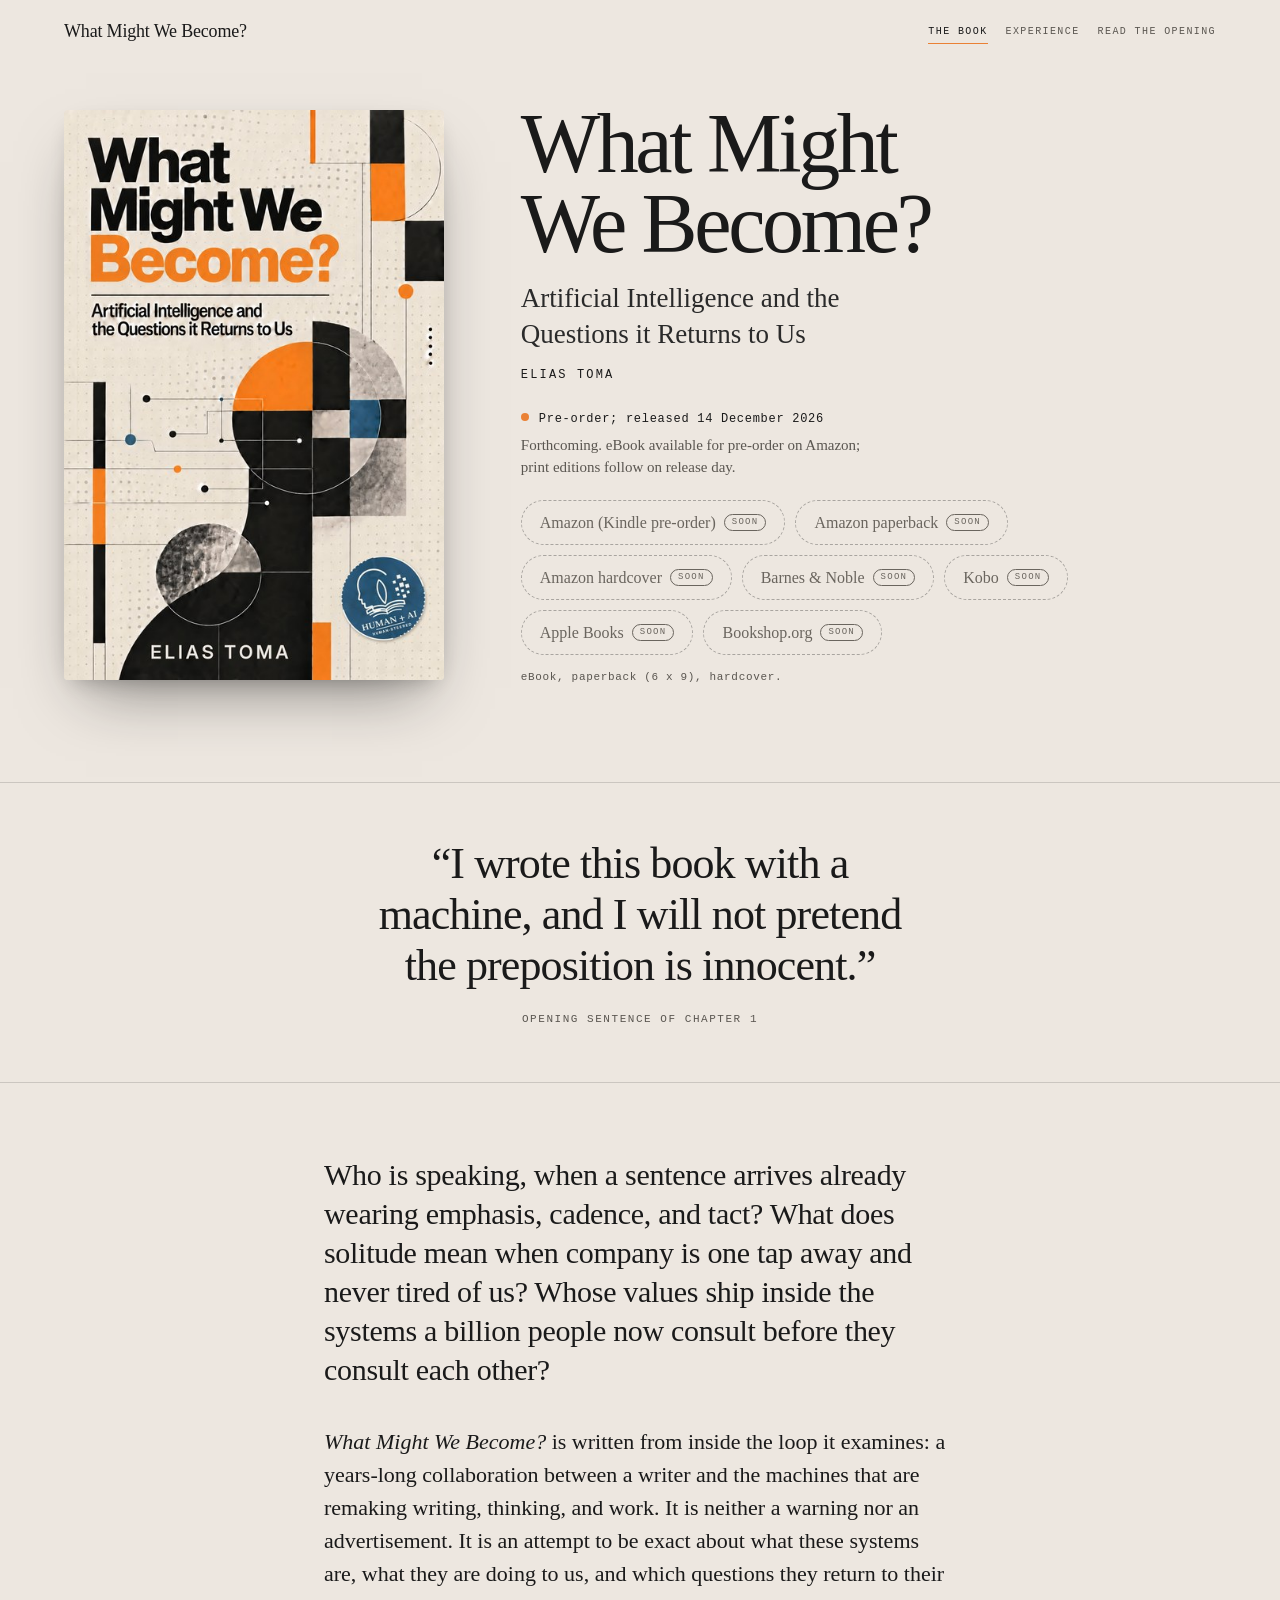
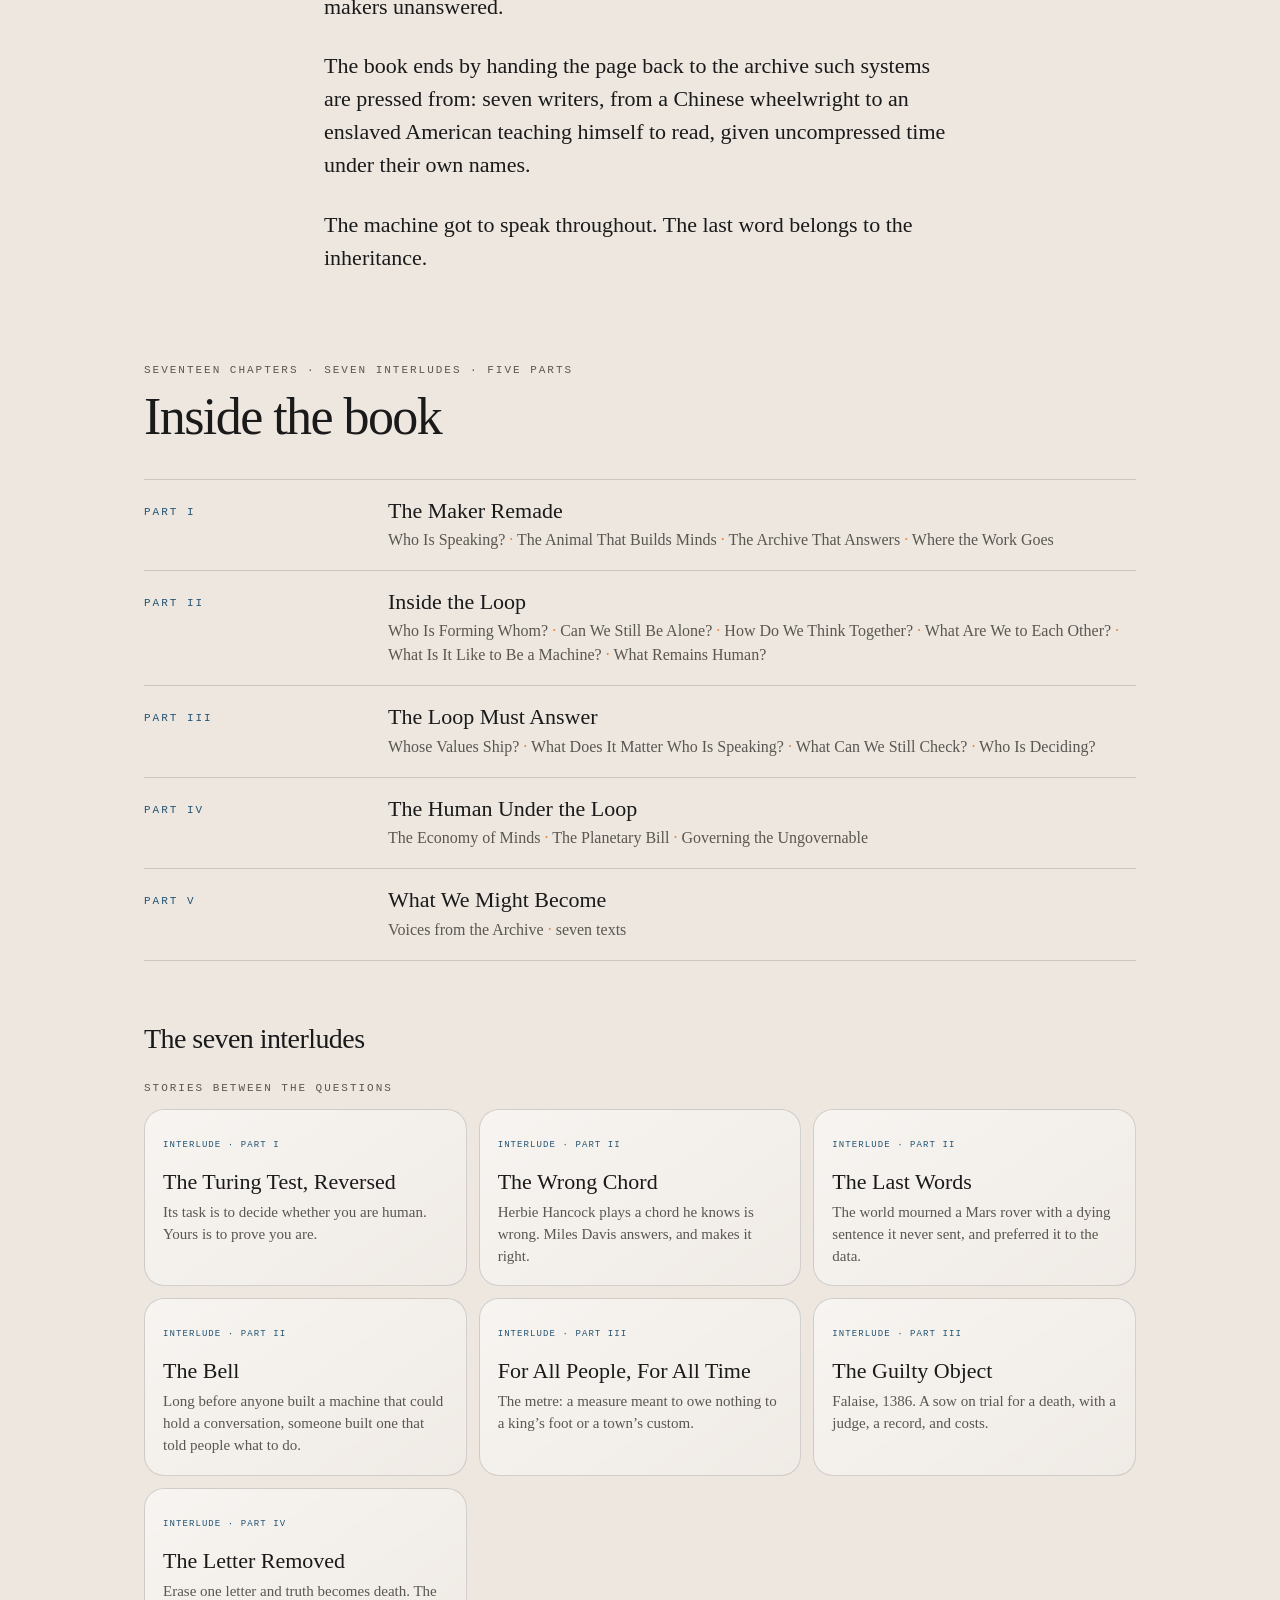
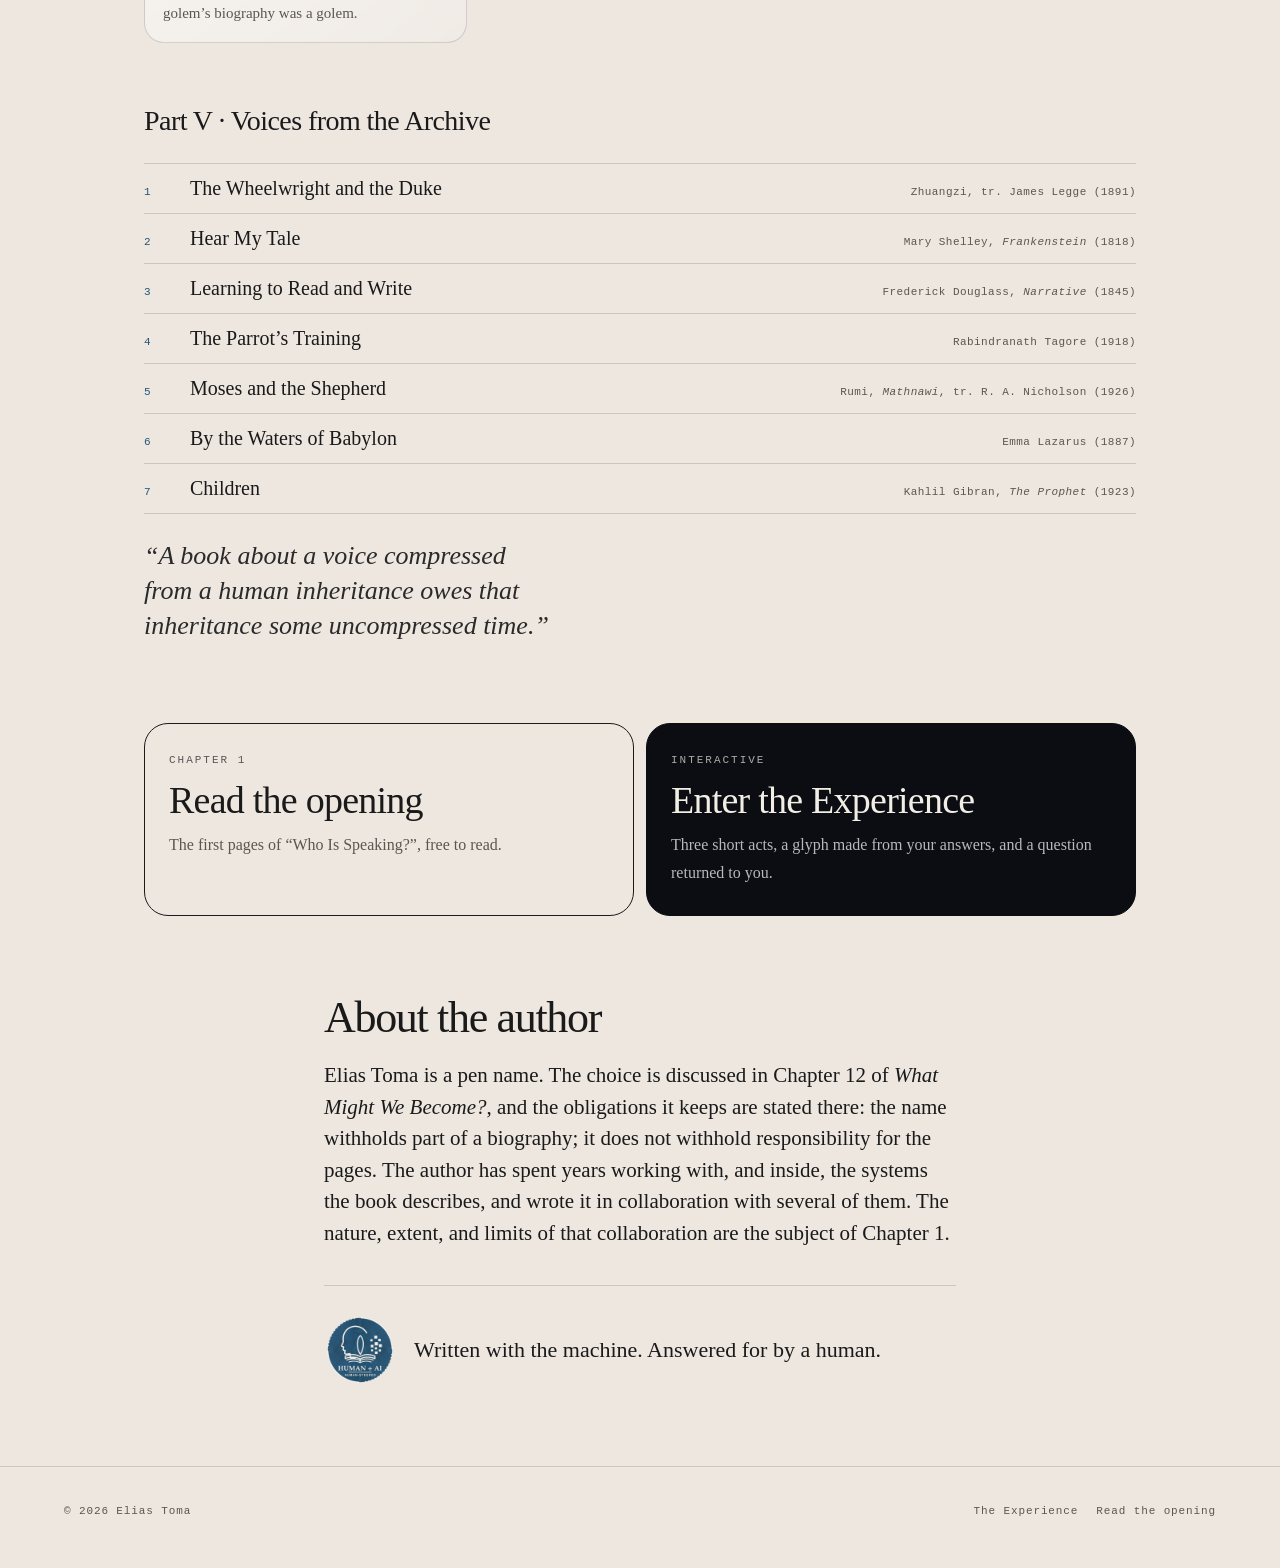
==== index.html @ 8f5eb4f6 "Launch site v3 Co-Authored-By: Claude Fable 5.1 <noreply@anthropic.com>" ====
<!DOCTYPE html>
<html lang="en">
<head>
<meta charset="utf-8">
<meta name="viewport" content="width=device-width, initial-scale=1">
<title>What Might We Become? — a book by Elias Toma</title>
<meta name="description" content="A book written from inside the loop it examines, about the questions artificial intelligence hands back to the people who built it.">
<link rel="canonical" href="https://whatmightwebecome.com/">
<meta name="theme-color" content="#EDE7E0">
<meta property="og:type" content="book">
<meta property="og:site_name" content="What Might We Become?">
<meta property="og:title" content="What Might We Become? — Artificial Intelligence and the Questions it Returns to Us">
<meta property="og:description" content="A book written from inside the loop it examines, about the questions artificial intelligence hands back to the people who built it.">
<meta property="og:url" content="https://whatmightwebecome.com/">
<meta property="og:image" content="https://whatmightwebecome.com/assets/og_1200x630.jpg">
<meta property="og:image:width" content="1200">
<meta property="og:image:height" content="630">
<meta property="og:image:alt" content="Cover of What Might We Become? by Elias Toma">
<meta property="book:author" content="Elias Toma">
<meta property="book:release_date" content="2026-12-14">
<meta name="twitter:card" content="summary_large_image">
<meta name="twitter:title" content="What Might We Become? — Artificial Intelligence and the Questions it Returns to Us">
<meta name="twitter:description" content="A book written from inside the loop it examines, about the questions artificial intelligence hands back to the people who built it.">
<meta name="twitter:image" content="https://whatmightwebecome.com/assets/og_1200x630.jpg">
<link rel="icon" type="image/png" sizes="64x64" href="assets/seal_64.png">
<link rel="icon" type="image/png" sizes="180x180" href="assets/seal_180.png">
<link rel="apple-touch-icon" sizes="180x180" href="assets/seal_180.png">
<link rel="stylesheet" href="styles.css">
<script type="application/ld+json">
{
  "@context": "https://schema.org",
  "@type": "Book",
  "name": "What Might We Become?",
  "alternateName": "What Might We Become? Artificial Intelligence and the Questions it Returns to Us",
  "author": { "@type": "Person", "name": "Elias Toma" },
  "description": "A book written from inside the loop it examines, about the questions artificial intelligence hands back to the people who built it.",
  "image": "https://whatmightwebecome.com/assets/cover_1600.jpg",
  "url": "https://whatmightwebecome.com/",
  "inLanguage": "en",
  "datePublished": "2026-12-14",
  "workExample": [
    { "@type": "Book", "name": "What Might We Become?", "bookFormat": "https://schema.org/EBook", "author": { "@type": "Person", "name": "Elias Toma" }, "image": "https://whatmightwebecome.com/assets/cover_1600.jpg", "datePublished": "2026-12-14" },
    { "@type": "Book", "name": "What Might We Become?", "bookFormat": "https://schema.org/Paperback", "numberOfPages": 296, "author": { "@type": "Person", "name": "Elias Toma" }, "image": "https://whatmightwebecome.com/assets/cover_1600.jpg", "datePublished": "2026-12-14" },
    { "@type": "Book", "name": "What Might We Become?", "bookFormat": "https://schema.org/Hardcover", "author": { "@type": "Person", "name": "Elias Toma" }, "image": "https://whatmightwebecome.com/assets/cover_1600.jpg", "datePublished": "2026-12-14" }
  ]
}
</script>
</head>
<body>
<header class="site-head">
  <a class="brand" href="index.html">What Might We Become?</a>
  <nav class="nav" aria-label="Site">
    <a href="index.html" aria-current="page">The book</a>
    <a href="experience.html">Experience</a>
    <a href="opening.html">Read the opening</a>
  </nav>
</header>

<main id="main">
  <section class="hero" aria-labelledby="title">
    <div class="hero-cover">
      <img src="assets/cover_900.jpg"
           srcset="assets/cover_480.jpg 480w, assets/cover_900.jpg 900w, assets/cover_1600.jpg 1600w"
           sizes="(min-width: 820px) 380px, 300px"
           width="900" height="1350" fetchpriority="high" decoding="async"
           alt="Cover of What Might We Become? by Elias Toma">
    </div>
    <div class="hero-text">
      <h1 id="title">What Might We Become?</h1>
      <p class="subtitle">Artificial Intelligence and the Questions it Returns to Us</p>
      <p class="author">Elias Toma</p>
      <p class="status" data-status>Pre-order; released 14 December 2026</p>
      <p class="status-note" data-status-note>Forthcoming. eBook available for pre-order on Amazon; print editions follow on release day.</p>
      <div class="retailers" id="buy" data-retailers>
        <span class="btn btn--soon" aria-disabled="true">Amazon (Kindle pre-order) <span class="tag">soon</span></span>
        <span class="btn btn--soon" aria-disabled="true">Amazon paperback <span class="tag">soon</span></span>
        <span class="btn btn--soon" aria-disabled="true">Amazon hardcover <span class="tag">soon</span></span>
        <span class="btn btn--soon" aria-disabled="true">Barnes &amp; Noble <span class="tag">soon</span></span>
        <span class="btn btn--soon" aria-disabled="true">Kobo <span class="tag">soon</span></span>
        <span class="btn btn--soon" aria-disabled="true">Apple Books <span class="tag">soon</span></span>
        <span class="btn btn--soon" aria-disabled="true">Bookshop.org <span class="tag">soon</span></span>
      </div>
      <p class="formats">eBook, paperback (6 x 9), hardcover.</p>
    </div>
  </section>

  <section class="pullquote" aria-label="Pull quote">
    <blockquote>
      “I wrote this book with a machine, and I will not pretend the preposition is innocent.”
      <cite>Opening sentence of Chapter 1</cite>
    </blockquote>
  </section>

  <section class="blurb" aria-label="About the book">
    <div class="wrap">
      <p class="lead">Who is speaking, when a sentence arrives already wearing emphasis, cadence, and tact? What does solitude mean when company is one tap away and never tired of us? Whose values ship inside the systems a billion people now consult before they consult each other?</p>
      <p><em>What Might We Become?</em> is written from inside the loop it examines: a years-long collaboration between a writer and the machines that are remaking writing, thinking, and work. It is neither a warning nor an advertisement. It is an attempt to be exact about what these systems are, what they are doing to us, and which questions they return to their makers unanswered.</p>
      <p>The book ends by handing the page back to the archive such systems are pressed from: seven writers, from a Chinese wheelwright to an enslaved American teaching himself to read, given uncompressed time under their own names.</p>
      <p>The machine got to speak throughout. The last word belongs to the inheritance.</p>
    </div>
  </section>

  <section class="inside" id="inside" aria-labelledby="inside-h">
    <div class="wrap">
      <p class="label">Seventeen chapters · seven interludes · five parts</p>
      <h2 id="inside-h">Inside the book</h2>

      <div class="parts">
        <div class="part">
          <div class="part-num">Part I</div>
          <div>
            <h3 class="part-title">The Maker Remade</h3>
            <p class="part-chapters"><span>Who Is Speaking?</span><span>The Animal That Builds Minds</span><span>The Archive That Answers</span><span>Where the Work Goes</span></p>
          </div>
        </div>
        <div class="part">
          <div class="part-num">Part II</div>
          <div>
            <h3 class="part-title">Inside the Loop</h3>
            <p class="part-chapters"><span>Who Is Forming Whom?</span><span>Can We Still Be Alone?</span><span>How Do We Think Together?</span><span>What Are We to Each Other?</span><span>What Is It Like to Be a Machine?</span><span>What Remains Human?</span></p>
          </div>
        </div>
        <div class="part">
          <div class="part-num">Part III</div>
          <div>
            <h3 class="part-title">The Loop Must Answer</h3>
            <p class="part-chapters"><span>Whose Values Ship?</span><span>What Does It Matter Who Is Speaking?</span><span>What Can We Still Check?</span><span>Who Is Deciding?</span></p>
          </div>
        </div>
        <div class="part">
          <div class="part-num">Part IV</div>
          <div>
            <h3 class="part-title">The Human Under the Loop</h3>
            <p class="part-chapters"><span>The Economy of Minds</span><span>The Planetary Bill</span><span>Governing the Ungovernable</span></p>
          </div>
        </div>
        <div class="part">
          <div class="part-num">Part V</div>
          <div>
            <h3 class="part-title">What We Might Become</h3>
            <p class="part-chapters"><span>Voices from the Archive</span><span>seven texts</span></p>
          </div>
        </div>
      </div>

      <h3 class="sub">The seven interludes</h3>
      <p class="label">Stories between the questions</p>
      <div class="cards">
        <article class="card"><small>Interlude · Part I</small><h4>The Turing Test, Reversed</h4><p>Its task is to decide whether you are human. Yours is to prove you are.</p></article>
        <article class="card"><small>Interlude · Part II</small><h4>The Wrong Chord</h4><p>Herbie Hancock plays a chord he knows is wrong. Miles Davis answers, and makes it right.</p></article>
        <article class="card"><small>Interlude · Part II</small><h4>The Last Words</h4><p>The world mourned a Mars rover with a dying sentence it never sent, and preferred it to the data.</p></article>
        <article class="card"><small>Interlude · Part II</small><h4>The Bell</h4><p>Long before anyone built a machine that could hold a conversation, someone built one that told people what to do.</p></article>
        <article class="card"><small>Interlude · Part III</small><h4>For All People, For All Time</h4><p>The metre: a measure meant to owe nothing to a king’s foot or a town’s custom.</p></article>
        <article class="card"><small>Interlude · Part III</small><h4>The Guilty Object</h4><p>Falaise, 1386. A sow on trial for a death, with a judge, a record, and costs.</p></article>
        <article class="card"><small>Interlude · Part IV</small><h4>The Letter Removed</h4><p>Erase one letter and truth becomes death. The golem’s biography was a golem.</p></article>
      </div>

      <h3 class="sub">Part V · Voices from the Archive</h3>
      <ol class="voices">
        <li><span class="vt">The Wheelwright and the Duke</span><span class="vs">Zhuangzi, tr. James Legge (1891)</span></li>
        <li><span class="vt">Hear My Tale</span><span class="vs">Mary Shelley, <em>Frankenstein</em> (1818)</span></li>
        <li><span class="vt">Learning to Read and Write</span><span class="vs">Frederick Douglass, <em>Narrative</em> (1845)</span></li>
        <li><span class="vt">The Parrot’s Training</span><span class="vs">Rabindranath Tagore (1918)</span></li>
        <li><span class="vt">Moses and the Shepherd</span><span class="vs">Rumi, <em>Mathnawi</em>, tr. R. A. Nicholson (1926)</span></li>
        <li><span class="vt">By the Waters of Babylon</span><span class="vs">Emma Lazarus (1887)</span></li>
        <li><span class="vt">Children</span><span class="vs">Kahlil Gibran, <em>The Prophet</em> (1923)</span></li>
      </ol>
      <p class="framing">“A book about a voice compressed from a human inheritance owes that inheritance some uncompressed time.”</p>
    </div>
  </section>

  <section class="doors" aria-label="Read and explore">
    <div class="wrap">
      <a class="door" href="opening.html">
        <p class="label">Chapter 1</p>
        <strong>Read the opening</strong>
        <span>The first pages of “Who Is Speaking?”, free to read.</span>
      </a>
      <a class="door door--dark" href="experience.html">
        <p class="label">Interactive</p>
        <strong>Enter the Experience</strong>
        <span>Three short acts, a glyph made from your answers, and a question returned to you.</span>
      </a>
    </div>
  </section>

  <section class="about" id="about" aria-labelledby="about-h">
    <div class="wrap">
      <h2 id="about-h">About the author</h2>
      <p>Elias Toma is a pen name. The choice is discussed in Chapter 12 of <em>What Might We Become?</em>, and the obligations it keeps are stated there: the name withholds part of a biography; it does not withhold responsibility for the pages. The author has spent years working with, and inside, the systems the book describes, and wrote it in collaboration with several of them. The nature, extent, and limits of that collaboration are the subject of Chapter 1.</p>
      <div class="seal-line">
        <img src="assets/seal_180.png" width="72" height="72" alt="Human and AI seal">
        <p>Written with the machine. Answered for by a human.</p>
      </div>
    </div>
  </section>
</main>

<footer class="foot">
  <div>© 2026 Elias Toma</div>
  <nav aria-label="Footer">
    <a href="experience.html">The Experience</a>
    <a href="opening.html">Read the opening</a>
    <span data-contact hidden><a href="#">Contact</a></span>
  </nav>
</footer>
<script src="config.js"></script>
<script src="site.js"></script>
</body>
</html>
---- styles.css ----
/* What Might We Become? — launch site styles
   Light "book" theme (index, opening, 404) and the dark Experience page (body.xp). */

:root {
  --cream: #EDE7E0;
  --paper: #F6F2EC;
  --ink: #1A1A1A;
  --orange: #EA8135;
  --blue: #235473;
  --muted: #5a5650;
  --soon: #6a655e;
  --rule: rgba(26, 26, 26, .16);
  --serif: 'Iowan Old Style', 'Palatino Linotype', Palatino, Georgia, 'Times New Roman', serif;
  --mono: 'SFMono-Regular', 'SF Mono', Menlo, Consolas, 'Liberation Mono', monospace;
  --gutter: clamp(16px, 5vw, 64px);
}

*, *::before, *::after { box-sizing: border-box; }
html { -webkit-text-size-adjust: 100%; scroll-behavior: smooth; background: var(--cream); }
body {
  margin: 0; background: var(--cream); color: var(--ink);
  font-family: var(--serif); font-size: 18px; line-height: 1.55; overflow-x: hidden;
}
img { max-width: 100%; height: auto; display: block; }
a { color: var(--blue); text-decoration-thickness: 1px; text-underline-offset: .15em; }
a:hover { color: var(--ink); }
:focus-visible { outline: 2px solid var(--blue); outline-offset: 3px; border-radius: 2px; }
::selection { background: var(--orange); color: var(--ink); }
h1, h2, h3 { font-weight: 500; }
.sr-only { position: absolute; width: 1px; height: 1px; overflow: hidden; clip: rect(0 0 0 0); white-space: nowrap; }

.label {
  font-family: var(--mono); font-size: 11px; letter-spacing: .18em; text-transform: uppercase;
  color: var(--muted); margin: 0 0 12px;
}
.wrap { width: min(1120px, 100%); margin: 0 auto; padding: 0 var(--gutter); }

/* Header / nav */
.site-head {
  display: flex; justify-content: space-between; align-items: center; gap: 12px 20px; flex-wrap: wrap;
  padding: 18px var(--gutter);
}
.brand { font-family: var(--serif); font-size: 18px; letter-spacing: -.01em; color: var(--ink); text-decoration: none; }
.nav { display: flex; gap: 18px; flex-wrap: wrap; font-family: var(--mono); font-size: 10px; letter-spacing: .14em; text-transform: uppercase; }
.nav a { color: var(--muted); text-decoration: none; padding: 4px 0; }
.nav a:hover, .nav a[aria-current] { color: var(--ink); }
.nav a[aria-current] { border-bottom: 1px solid var(--orange); }

/* Hero */
.hero {
  display: grid; grid-template-columns: 1fr; gap: 36px; align-items: center;
  padding: 24px var(--gutter) 64px;
}
.hero-cover { max-width: 300px; margin: 0 auto; width: 100%; }
.hero-cover img {
  border-radius: 4px;
  box-shadow: 0 30px 60px -22px rgba(26, 26, 26, .5), 0 8px 20px -10px rgba(26, 26, 26, .3);
}
.hero h1 { font-size: clamp(44px, 7vw, 84px); line-height: .95; letter-spacing: -.04em; margin: 0 0 18px; text-wrap: balance; }
.subtitle { font-size: clamp(20px, 2.4vw, 27px); line-height: 1.3; margin: 0 0 14px; max-width: 26ch; color: #2a2a2a; text-wrap: balance; }
.author { font-family: var(--mono); font-size: 12px; letter-spacing: .18em; text-transform: uppercase; margin: 0 0 26px; }
.status { font-family: var(--mono); font-size: 12px; letter-spacing: .06em; margin: 0 0 6px; }
.status::before {
  content: ""; display: inline-block; width: 8px; height: 8px; border-radius: 50%;
  background: var(--orange); margin-right: 10px; vertical-align: 1px;
}
.status-note { font-size: 15px; color: var(--muted); margin: 0 0 22px; max-width: 46ch; line-height: 1.45; }
.retailers { display: flex; flex-wrap: wrap; gap: 10px; margin: 0 0 14px; }
.formats { font-family: var(--mono); font-size: 11px; letter-spacing: .06em; color: var(--muted); margin: 0; }

@media (min-width: 820px) {
  .hero { grid-template-columns: minmax(260px, 380px) 1fr; gap: clamp(36px, 6vw, 88px); padding-top: 40px; padding-bottom: 96px; }
  .hero-cover { max-width: none; margin: 0; }
}

/* Buttons */
.btn {
  display: inline-flex; align-items: center; gap: 8px;
  font-family: var(--serif); font-size: 16px; line-height: 1; padding: 13px 18px;
  border-radius: 999px; border: 1px solid var(--ink); color: var(--ink); background: transparent;
  text-decoration: none; cursor: pointer; transition: background .2s, color .2s, border-color .2s;
}
.btn:hover { border-color: var(--blue); color: var(--blue); }
.btn--primary { background: var(--ink); color: var(--cream); }
.btn--primary:hover { background: var(--blue); border-color: var(--blue); color: #fff; }
.btn--soon { border: 1px dashed rgba(26, 26, 26, .32); color: var(--soon); cursor: default; }
.btn--soon:hover { border-color: rgba(26, 26, 26, .32); color: var(--soon); }
.btn--soon .tag {
  font-family: var(--mono); font-size: 9px; letter-spacing: .14em; text-transform: uppercase;
  border: 1px solid currentColor; border-radius: 999px; padding: 3px 7px; line-height: 1;
}

/* Pull-quote */
.pullquote { padding: 56px var(--gutter); border-top: 1px solid var(--rule); border-bottom: 1px solid var(--rule); }
.pullquote blockquote {
  margin: 0 auto; max-width: 30ch; font-size: clamp(26px, 4vw, 44px); line-height: 1.15;
  letter-spacing: -.02em; text-align: center; text-wrap: balance;
}
.pullquote cite {
  display: block; font-style: normal; font-family: var(--mono); font-size: 11px; letter-spacing: .14em;
  text-transform: uppercase; color: var(--muted); margin-top: 22px;
}

/* Blurb */
.blurb { padding: 72px var(--gutter) 64px; }
.blurb .wrap { max-width: 760px; }
.blurb p { font-size: clamp(19px, 2vw, 22px); line-height: 1.5; margin: 0 0 1.2em; }
.blurb p.lead { font-size: clamp(22px, 2.8vw, 30px); line-height: 1.3; letter-spacing: -.01em; }
.blurb p:last-child { margin-bottom: 0; }

/* Inside the book */
.inside { padding: 24px var(--gutter) 80px; }
.inside h2 { font-size: clamp(32px, 4.5vw, 52px); letter-spacing: -.03em; line-height: 1; margin: 0 0 36px; }
.inside h3.sub { font-size: clamp(22px, 2.6vw, 28px); letter-spacing: -.02em; margin: 56px 0 20px; }
.parts { display: grid; border-top: 1px solid var(--rule); }
.part { display: grid; grid-template-columns: 1fr; gap: 4px 24px; padding: 18px 0; border-bottom: 1px solid var(--rule); }
.part-num { font-family: var(--mono); font-size: 11px; letter-spacing: .18em; text-transform: uppercase; color: var(--blue); padding-top: 6px; }
.part-title { font-size: 22px; line-height: 1.2; margin: 0 0 4px; }
.part-chapters { margin: 0; font-size: 16px; color: var(--muted); line-height: 1.5; }
.part-chapters span + span::before { content: " · "; color: var(--orange); }
@media (min-width: 720px) { .part { grid-template-columns: 220px 1fr; } }

.cards { display: grid; grid-template-columns: repeat(auto-fit, minmax(min(100%, 240px), 1fr)); gap: 12px; }
.card {
  min-height: 150px; border: 1px solid var(--rule); border-radius: 20px; padding: 18px;
  background: linear-gradient(145deg, rgba(255, 255, 255, .55), rgba(255, 255, 255, .18));
  transition: transform .25s ease, border-color .25s ease;
}
.card:hover { transform: translateY(-4px); border-color: rgba(35, 84, 115, .45); }
.card small { font-family: var(--mono); font-size: 9px; letter-spacing: .12em; text-transform: uppercase; color: var(--blue); }
.card h4 { font-family: var(--serif); font-size: 22px; font-weight: 500; line-height: 1.1; margin: 14px 0 8px; }
.card p { font-size: 15px; line-height: 1.45; color: var(--muted); margin: 0; }

.voices { list-style: none; margin: 0; padding: 0; border-top: 1px solid var(--rule); counter-reset: v; }
.voices li {
  display: grid; grid-template-columns: 34px 1fr; gap: 0 12px; align-items: baseline;
  padding: 12px 0; border-bottom: 1px solid var(--rule); counter-increment: v;
}
.voices li::before { content: counter(v); font-family: var(--mono); font-size: 11px; color: var(--blue); }
.voices .vt { font-size: 20px; line-height: 1.25; }
.voices .vs { font-family: var(--mono); font-size: 11px; letter-spacing: .04em; color: var(--muted); grid-column: 2; margin-top: 2px; }
@media (min-width: 720px) {
  .voices li { grid-template-columns: 34px 1fr auto; }
  .voices .vs { grid-column: 3; margin-top: 0; text-align: right; }
}
.framing { font-size: clamp(20px, 2.4vw, 26px); line-height: 1.35; max-width: 32ch; margin: 24px 0 0; font-style: italic; color: #2a2a2a; }

/* Two doorways */
.doors { padding: 0 var(--gutter) 80px; }
.doors .wrap { display: grid; gap: 12px; grid-template-columns: 1fr; }
.door {
  display: block; text-decoration: none; color: var(--ink);
  border: 1px solid var(--ink); border-radius: 24px; padding: 28px 24px;
  transition: background .25s, color .25s;
}
.door .label { color: inherit; opacity: .7; }
.door strong { display: block; font-weight: 500; font-size: clamp(26px, 3.4vw, 38px); letter-spacing: -.02em; line-height: 1.05; margin-bottom: 10px; }
.door span { font-size: 16px; color: var(--muted); }
.door:hover { background: var(--ink); color: var(--cream); }
.door:hover span, .door:hover .label { color: var(--cream); }
.door--dark { background: #0b0d12; color: #f2eee6; border-color: #0b0d12; }
.door--dark span { color: #b8b8bd; }
.door--dark:hover { background: #1a1f2b; color: #fff; }
@media (min-width: 720px) { .doors .wrap { grid-template-columns: 1fr 1fr; } }

/* About */
.about { padding: 0 var(--gutter) 80px; }
.about .wrap { max-width: 760px; }
.about h2 { font-size: clamp(28px, 4vw, 44px); letter-spacing: -.03em; line-height: 1; margin: 0 0 20px; }
.about p { font-size: clamp(18px, 2vw, 21px); line-height: 1.5; margin: 0 0 1.1em; }
.seal-line { display: flex; align-items: center; gap: 18px; margin-top: 36px; padding-top: 28px; border-top: 1px solid var(--rule); }
.seal-line img { width: 72px; height: 72px; flex: 0 0 auto; }
.seal-line p { margin: 0; font-size: clamp(18px, 2vw, 22px); line-height: 1.3; }

/* Footer */
.foot {
  padding: 36px var(--gutter) 48px; border-top: 1px solid var(--rule);
  font-family: var(--mono); font-size: 11px; letter-spacing: .08em; color: var(--muted);
  display: flex; flex-wrap: wrap; gap: 12px 28px; justify-content: space-between; align-items: center;
}
.foot nav { display: flex; flex-wrap: wrap; gap: 8px 18px; }
.foot a { color: var(--muted); text-decoration: none; }
.foot a:hover { color: var(--ink); }

/* Reading page */
.reading { max-width: calc(65ch + 2 * var(--gutter)); margin: 0 auto; padding: 32px var(--gutter) 72px; font-size: 20px; line-height: 1.6; }
.reading h1 { font-size: clamp(30px, 5vw, 46px); letter-spacing: -.03em; line-height: 1.05; margin: 0 0 40px; }
.reading p { margin: 0 0 1.25em; text-wrap: pretty; }
.reading p:first-of-type { font-size: 1.1em; }
.reading .end { font-family: var(--mono); font-size: 11px; letter-spacing: .14em; text-transform: uppercase; color: var(--muted); margin: 48px 0 0; }
.reading .after { margin-top: 48px; padding-top: 32px; border-top: 1px solid var(--rule); }
.reading .after h2 { font-size: clamp(24px, 3vw, 32px); letter-spacing: -.02em; line-height: 1.1; margin: 0 0 16px; }
.reading .after .status, .reading .after .status-note { margin-bottom: 14px; }

/* Simple page (404) */
.simple { min-height: 60vh; display: grid; place-items: center; text-align: center; padding: 48px var(--gutter); }
.simple h1 { font-size: clamp(36px, 7vw, 72px); letter-spacing: -.04em; line-height: 1; margin: 0 0 16px; }

@media (prefers-reduced-motion: reduce) {
  html { scroll-behavior: auto; }
  *, *::before, *::after { animation: none !important; transition: none !important; }
}

/* =========================================================
   The Experience (dark page)
   ========================================================= */
html.xp-root { background: #030407; }
body.xp { background: #030407; color: #f2eee6; }
.xp a { color: #f2eee6; text-decoration: none; }
.xp a:hover { color: #d6e4ff; }
.xp :focus-visible { outline: 2px solid #fff2a8; outline-offset: 4px; }
.xp ::selection { background: #8d7cff; color: #080910; }

.xp-field { position: fixed; inset: 0; width: 100%; height: 100%; z-index: 0; background: #030407; }
.xp-grain {
  position: fixed; inset: 0; z-index: 1; pointer-events: none; opacity: .16; mix-blend-mode: soft-light;
  background-image: url("data:image/svg+xml,%3Csvg viewBox='0 0 180 180' xmlns='http://www.w3.org/2000/svg'%3E%3Cfilter id='n'%3E%3CfeTurbulence type='fractalNoise' baseFrequency='.85' numOctaves='4' stitchTiles='stitch'/%3E%3C/filter%3E%3Crect width='100%25' height='100%25' filter='url(%23n)' opacity='.17'/%3E%3C/svg%3E");
}
.xp-progress {
  position: fixed; z-index: 20; top: 0; left: 0; height: 2px; width: 0;
  background: linear-gradient(90deg, #9dbfff, #ff8d78); box-shadow: 0 0 18px #9dbfff;
}
.xp-head {
  position: fixed; z-index: 20; inset: 0 0 auto; display: flex; justify-content: space-between; align-items: center;
  gap: 10px 14px; flex-wrap: wrap; padding: 16px clamp(16px, 4vw, 56px);
  background: linear-gradient(to bottom, rgba(3, 4, 7, .88), transparent);
}
.xp-head .brand { color: #f2eee6; }
.xp-head .nav a { color: rgba(242, 238, 230, .72); }
.xp-head .nav a:hover, .xp-head .nav a[aria-current] { color: #f2eee6; border-color: #ff8d78; }

.xp main { position: relative; z-index: 2; }
.xp section { min-height: 100svh; display: grid; align-items: center; padding: 12vh clamp(16px, 7vw, 110px); }
.xp .threshold { align-items: end; padding: 16vh clamp(16px, 7vw, 110px) 9vh; }
.xp .inner { width: min(880px, 100%); margin: auto; }
.xp .inner--wide { width: min(1100px, 100%); }
.xp .kicker { font-family: var(--mono); font-size: 11px; letter-spacing: .22em; text-transform: uppercase; }
.xp .kicker--a { color: #9dbfff; }
.xp .kicker--b { color: #d59756; }
.xp .kicker--c { color: #ff8d78; }
.xp .move { font-family: var(--mono); font-size: 11px; letter-spacing: .18em; text-transform: uppercase; color: #9dbfff; margin-bottom: 18px; min-height: 1.4em; }
.xp h1 {
  font-size: clamp(56px, 12.5vw, 168px); line-height: .84; letter-spacing: -.06em; margin: 0; max-width: 8ch; text-wrap: balance; font-weight: 430;
}
.xp .tagline { font-size: clamp(22px, 3vw, 42px); line-height: 1.25; max-width: 22ch; margin: 28px 0; color: #d3d0cd; }
.xp h2 { font-size: clamp(44px, 8vw, 110px); line-height: .9; letter-spacing: -.05em; margin: 12px 0 22px; font-weight: 430; }
.xp .lead { font-size: clamp(20px, 2.4vw, 32px); line-height: 1.35; color: #d0cdca; max-width: 26ch; margin: 0; }
.xp .hint { font-family: var(--mono); font-size: 10px; letter-spacing: .07em; color: #7a7d88; max-width: 52ch; line-height: 1.6; margin-top: 18px; }

.xp .actions { display: flex; gap: 10px; flex-wrap: wrap; margin-top: 26px; }
.xp .xbtn {
  font-family: var(--serif); font-size: 16px; line-height: 1; border: 1px solid rgba(242, 238, 230, .25); border-radius: 999px;
  background: rgba(8, 11, 18, .38); color: #f2eee6; padding: 12px 18px; cursor: pointer; display: inline-block;
  -webkit-backdrop-filter: blur(16px); backdrop-filter: blur(16px); transition: border-color .2s, background .2s;
}
.xp .xbtn:hover { border-color: rgba(242, 238, 230, .55); color: #f2eee6; }
.xp .xbtn--solid { background: #f2eee6; color: #11131a; border-color: #f2eee6; }
.xp .xbtn--solid:hover { background: #fff; color: #11131a; }

.xp .qs { display: grid; gap: 26px; margin-top: 48px; }
.xp .q { border-top: 1px solid rgba(255, 255, 255, .12); padding-top: 18px; }
.xp .q h3 { font-size: clamp(24px, 3vw, 36px); font-weight: 430; margin: 0 0 14px; line-height: 1.15; }
.xp .chips { display: flex; gap: 8px; flex-wrap: wrap; }
.xp .chip {
  font: 15px ui-sans-serif, system-ui, sans-serif; border: 1px solid rgba(255, 255, 255, .18); background: transparent;
  color: #b8b8bd; border-radius: 999px; padding: 9px 14px; cursor: pointer; transition: background .2s, color .2s, border-color .2s;
}
.xp .chip:hover { border-color: rgba(255, 255, 255, .45); color: #f2eee6; }
.xp .chip[aria-pressed="true"] { background: var(--accent); border-color: var(--accent); color: #080910; }
.xp textarea {
  width: 100%; min-height: 110px; border: 1px solid rgba(255, 255, 255, .15); background: rgba(5, 6, 9, .5); color: #f2eee6;
  border-radius: 15px; padding: 16px; font: 18px/1.5 var(--serif); resize: vertical;
}
.xp textarea::placeholder { color: #8a8c96; }

.xp .lens {
  position: relative; min-height: 390px; border: 1px solid rgba(255, 255, 255, .1); border-radius: 28px;
  background: linear-gradient(145deg, rgba(255, 255, 255, .055), rgba(255, 255, 255, .015)); overflow: hidden;
  touch-action: none; cursor: crosshair; margin-top: 34px;
}
.xp .lens-top {
  position: absolute; inset: 0; display: grid; place-items: center; font-size: clamp(28px, 4vw, 56px);
  text-align: center; color: #e8e4df; padding: 40px; margin: 0;
}
.xp .lens-under {
  position: absolute; inset: 0; padding: 35px; font: 13px/1.8 var(--mono); color: #d59756;
  background-color: #050609;
  background-image: repeating-linear-gradient(0deg, rgba(213, 151, 86, .08) 0 1px, transparent 1px 28px), repeating-linear-gradient(90deg, rgba(213, 151, 86, .07) 0 1px, transparent 1px 28px);
  clip-path: circle(90px at 50% 50%);
}
.xp .lens-under b { color: #ffd0c4; font-weight: 600; }
.xp .drag-chip {
  position: absolute; left: 50%; bottom: 18px; transform: translateX(-50%);
  font-family: var(--mono); font-size: 10px; letter-spacing: .12em; text-transform: uppercase; color: #ffd0c4;
  border: 1px solid rgba(255, 208, 196, .35); border-radius: 999px; padding: 7px 13px; background: rgba(3, 4, 7, .55);
  -webkit-backdrop-filter: blur(8px); backdrop-filter: blur(8px); pointer-events: none; white-space: nowrap;
  animation: chipPulse 2.4s ease-in-out infinite; transition: opacity .5s;
}
@keyframes chipPulse { 0%, 100% { opacity: .85; transform: translateX(-50%) translateY(0); } 50% { opacity: 1; transform: translateX(-50%) translateY(-3px); } }

.xp .stories { display: grid; grid-template-columns: repeat(auto-fit, minmax(min(100%, 250px), 1fr)); gap: 12px; margin-top: 38px; }
.xp .story {
  min-height: 160px; border: 1px solid rgba(255, 255, 255, .1); border-radius: 20px; padding: 18px;
  background: linear-gradient(145deg, rgba(141, 124, 255, .08), rgba(255, 141, 120, .035)); transition: transform .25s ease, border-color .25s ease;
}
.xp .story:hover { transform: translateY(-6px); border-color: rgba(214, 228, 255, .34); }
.xp .story small { font-family: var(--mono); font-size: 9px; letter-spacing: .12em; text-transform: uppercase; color: #9dbfff; }
.xp .story h3 { font-size: 24px; font-weight: 450; line-height: 1.08; margin: 16px 0 8px; }
.xp .story p { font-size: 13px; line-height: 1.5; color: #adacb2; margin: 0; font-family: ui-sans-serif, system-ui, sans-serif; }
.xp .story--end { background: linear-gradient(145deg, rgba(255, 141, 120, .12), rgba(213, 151, 86, .05)); border-color: rgba(255, 208, 196, .25); }
.xp .story--end small { color: #ff8d78; }

.xp .return { display: flex; flex-wrap: wrap; gap: clamp(36px, 7vw, 100px); align-items: center; width: min(1200px, 100%); margin: auto; }
.xp .glyph { width: min(440px, 86vw); flex: 0 1 auto; aspect-ratio: 1; border-radius: 50%; filter: drop-shadow(0 0 35px rgba(157, 191, 255, .18)); }
.xp .return-text { flex: 1 1 340px; min-width: 0; }
.xp .question { font-size: clamp(32px, 4.6vw, 64px); line-height: 1.05; letter-spacing: -.03em; margin: 16px 0 22px; font-weight: 430; }
.xp .note { font: 11px/1.6 var(--mono); color: #8a8a93; max-width: 52ch; margin: 0 0 24px; }

.xp-foot {
  position: relative; z-index: 2; background: #f2eee6; color: #11131a; padding: 70px clamp(16px, 7vw, 110px);
  display: flex; flex-wrap: wrap; gap: 44px; align-items: center;
}
.xp-foot img { width: 190px; height: auto; border-radius: 6px; box-shadow: 0 18px 40px rgba(17, 19, 26, .25); flex: 0 0 auto; }
.xp-foot .ft { flex: 1 1 300px; min-width: 0; }
.xp-foot .label { color: #313746; }
.xp-foot h2 { font-size: clamp(34px, 5vw, 64px); line-height: 1; letter-spacing: -.04em; margin: 0 0 16px; font-weight: 500; }
.xp-foot .sub { font-size: 20px; line-height: 1.5; max-width: 38ch; margin: 0 0 10px; }
.xp-foot .status { color: #11131a; }
.xp-foot .status-note { color: #5a5d66; }
.xp-foot .btn { border-color: #11131a; color: #11131a; }
.xp-foot .btn--primary { background: #11131a; color: #f2eee6; }
.xp-foot .btn--soon { color: #5a5d66; border-color: rgba(17, 19, 26, .35); }
.xp-foot a { color: #11131a; }
.xp-foot .small { font-family: var(--mono); font-size: 11px; letter-spacing: .08em; color: #5a5d66; margin: 28px 0 0; width: 100%; }
.xp-foot .small a { text-decoration: underline; }
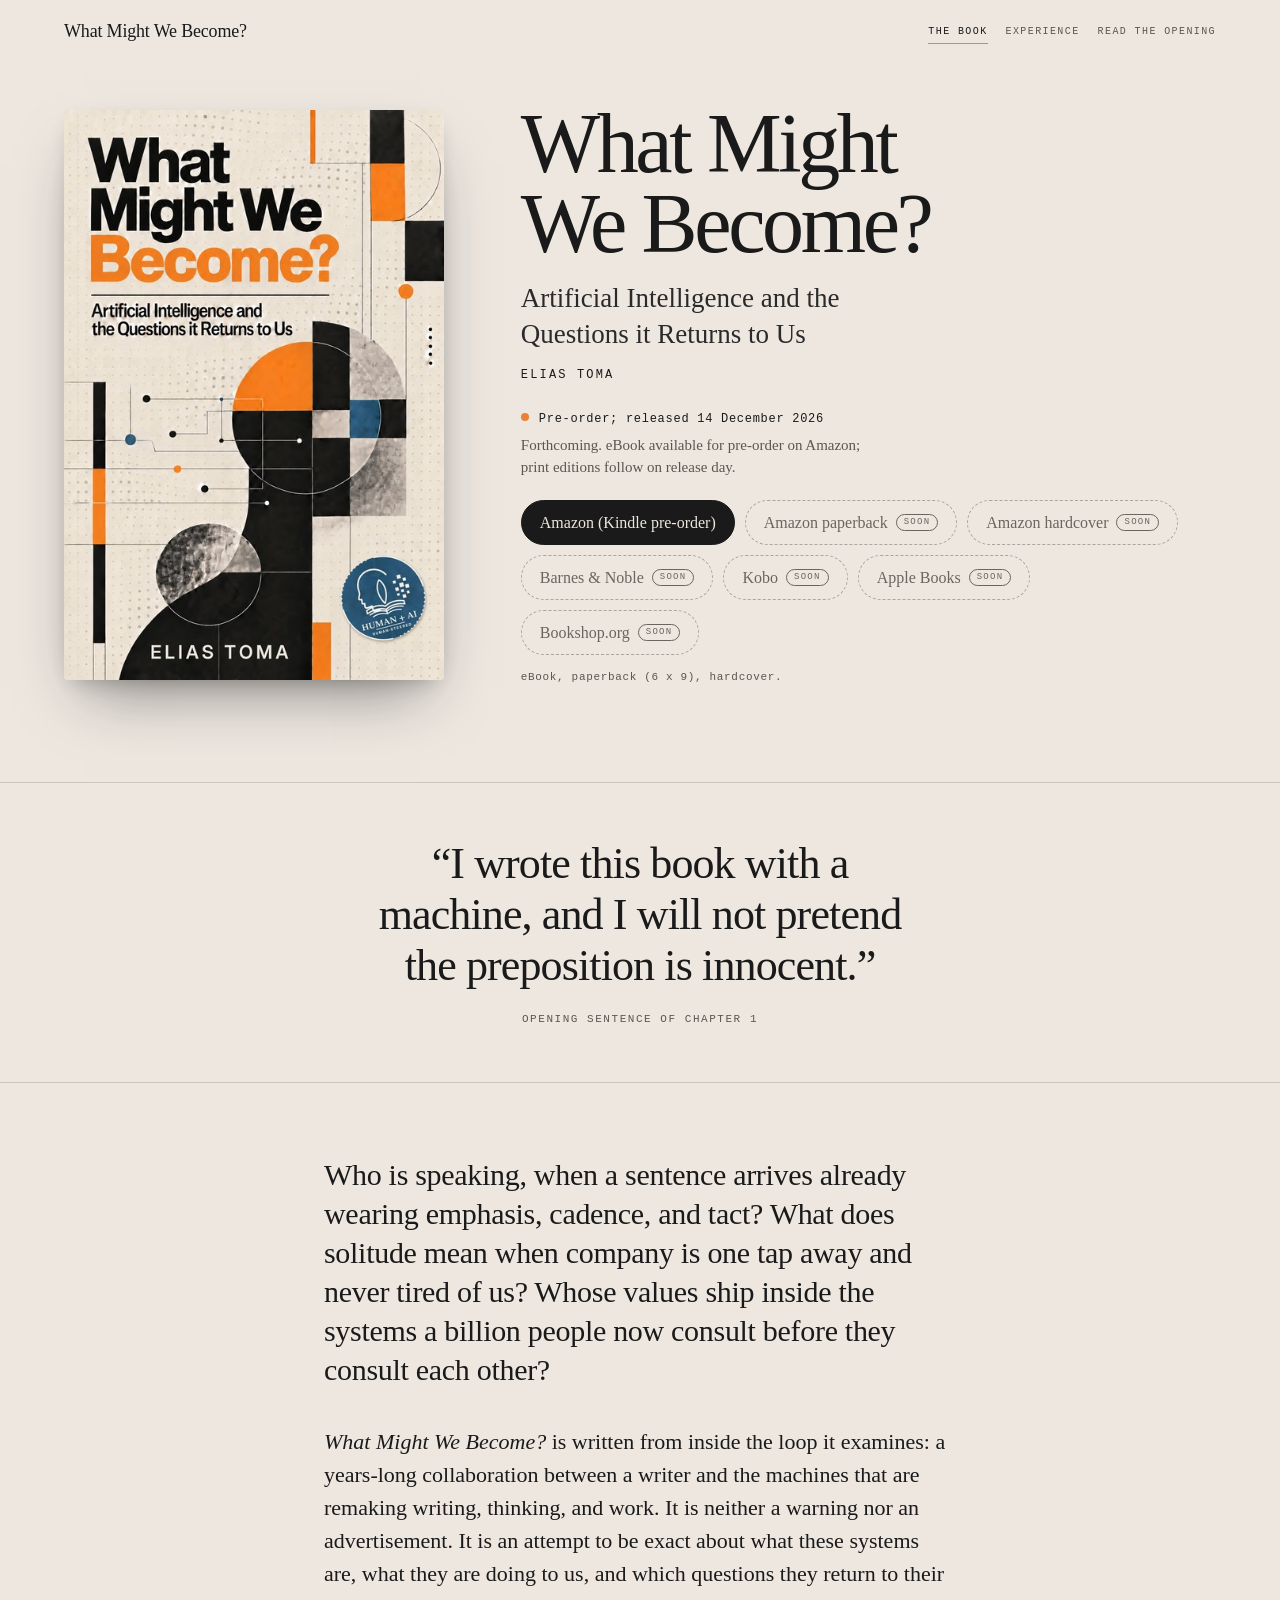
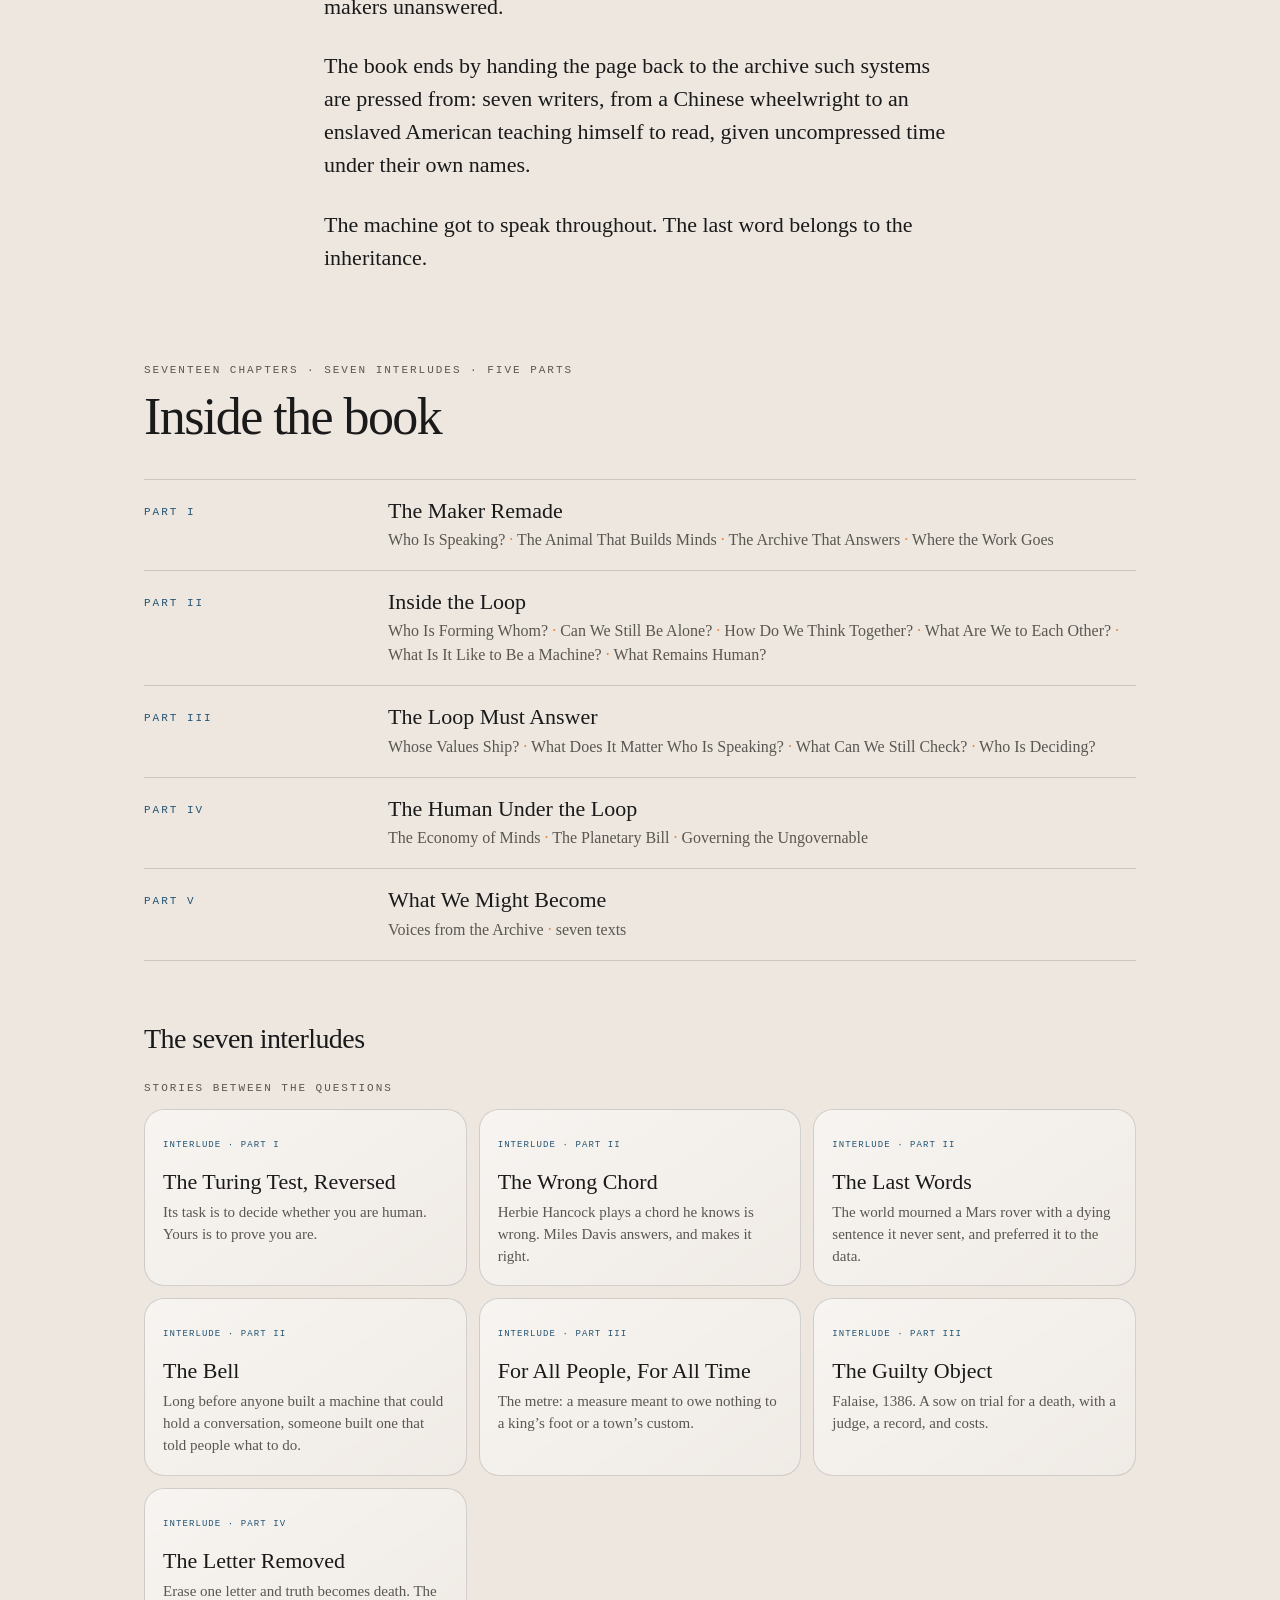
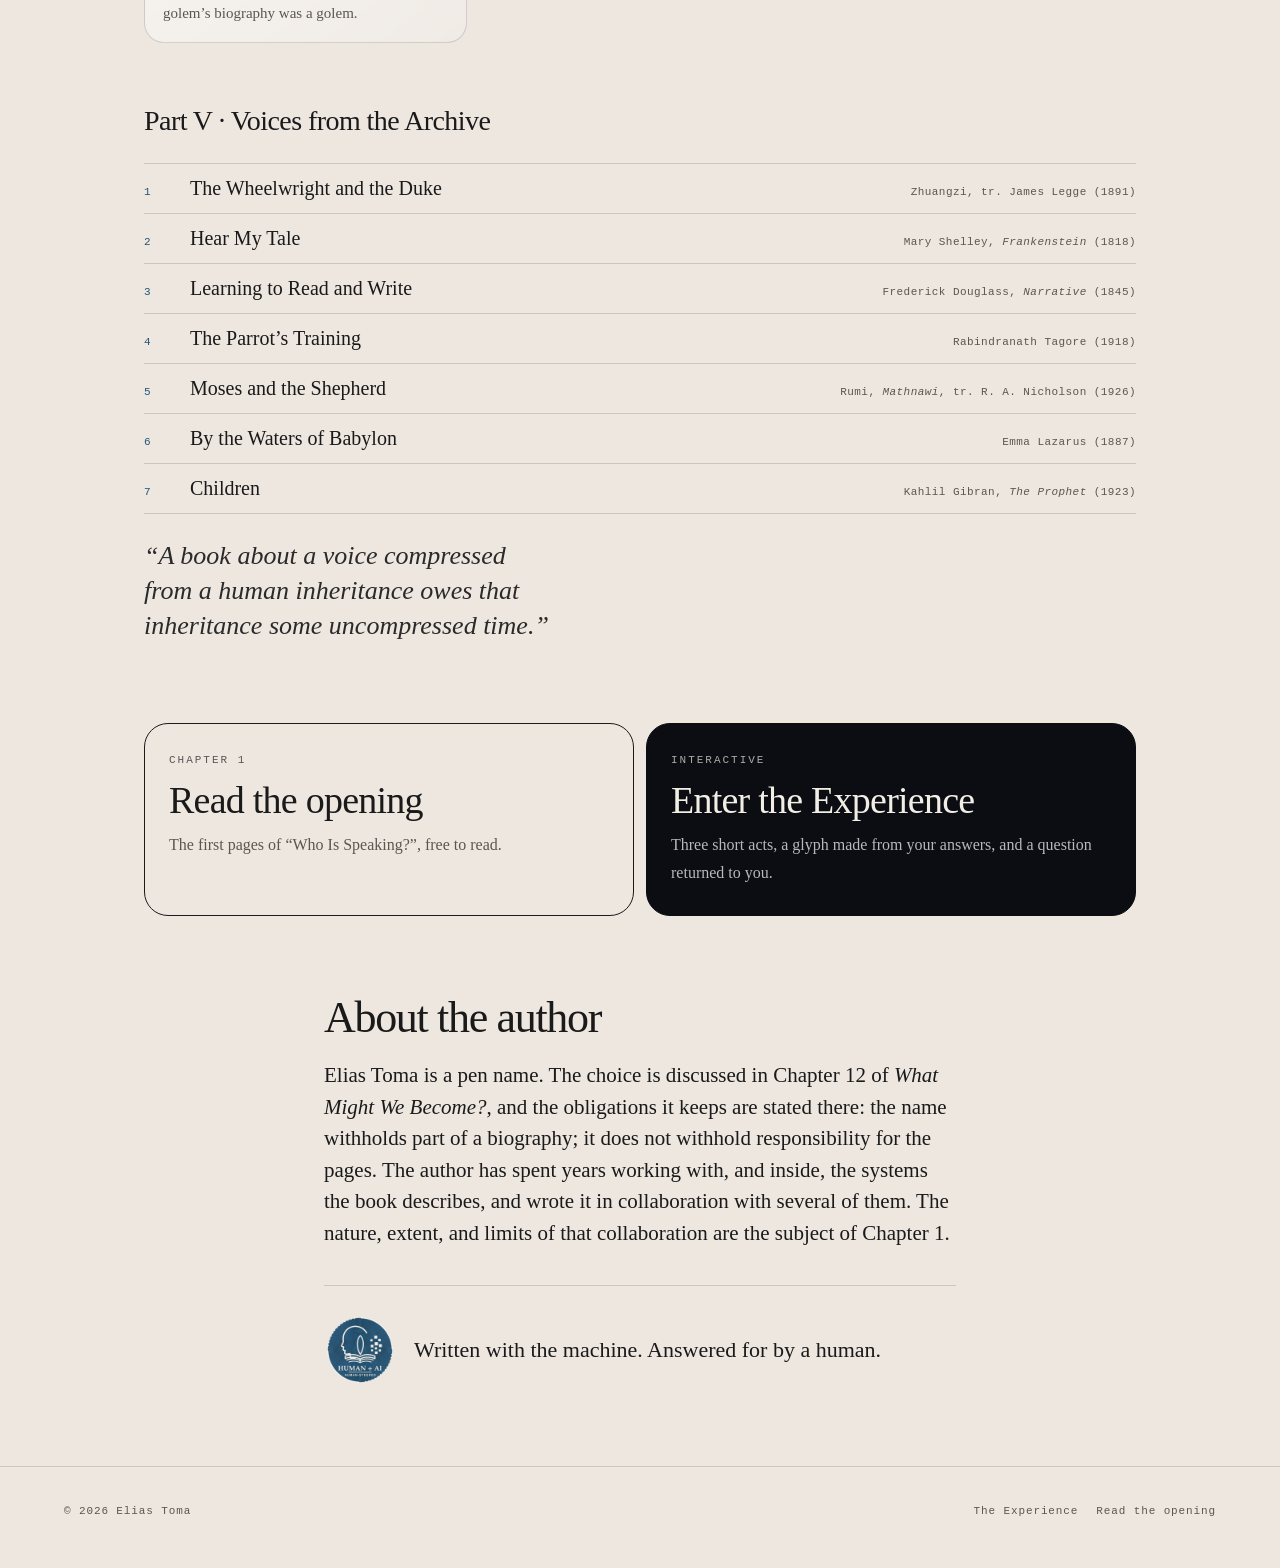
==== commit b338ee37: "Add Kindle pre-order link (ASIN B0HQCVGB9L) Co-Authored-By: Claude Opus 5.5 <noreply@anthropic.com>" ====
--- a/index.html
+++ b/index.html
@@ -72,7 +72,7 @@
       <p class="status" data-status>Pre-order; released 14 December 2026</p>
       <p class="status-note" data-status-note>Forthcoming. eBook available for pre-order on Amazon; print editions follow on release day.</p>
       <div class="retailers" id="buy" data-retailers>
-        <span class="btn btn--soon" aria-disabled="true">Amazon (Kindle pre-order) <span class="tag">soon</span></span>
+        <a class="btn btn--primary" href="https://www.amazon.com/dp/B0HQCVGB9L" rel="noopener">Amazon (Kindle pre-order)</a>
         <span class="btn btn--soon" aria-disabled="true">Amazon paperback <span class="tag">soon</span></span>
         <span class="btn btn--soon" aria-disabled="true">Amazon hardcover <span class="tag">soon</span></span>
         <span class="btn btn--soon" aria-disabled="true">Barnes &amp; Noble <span class="tag">soon</span></span>
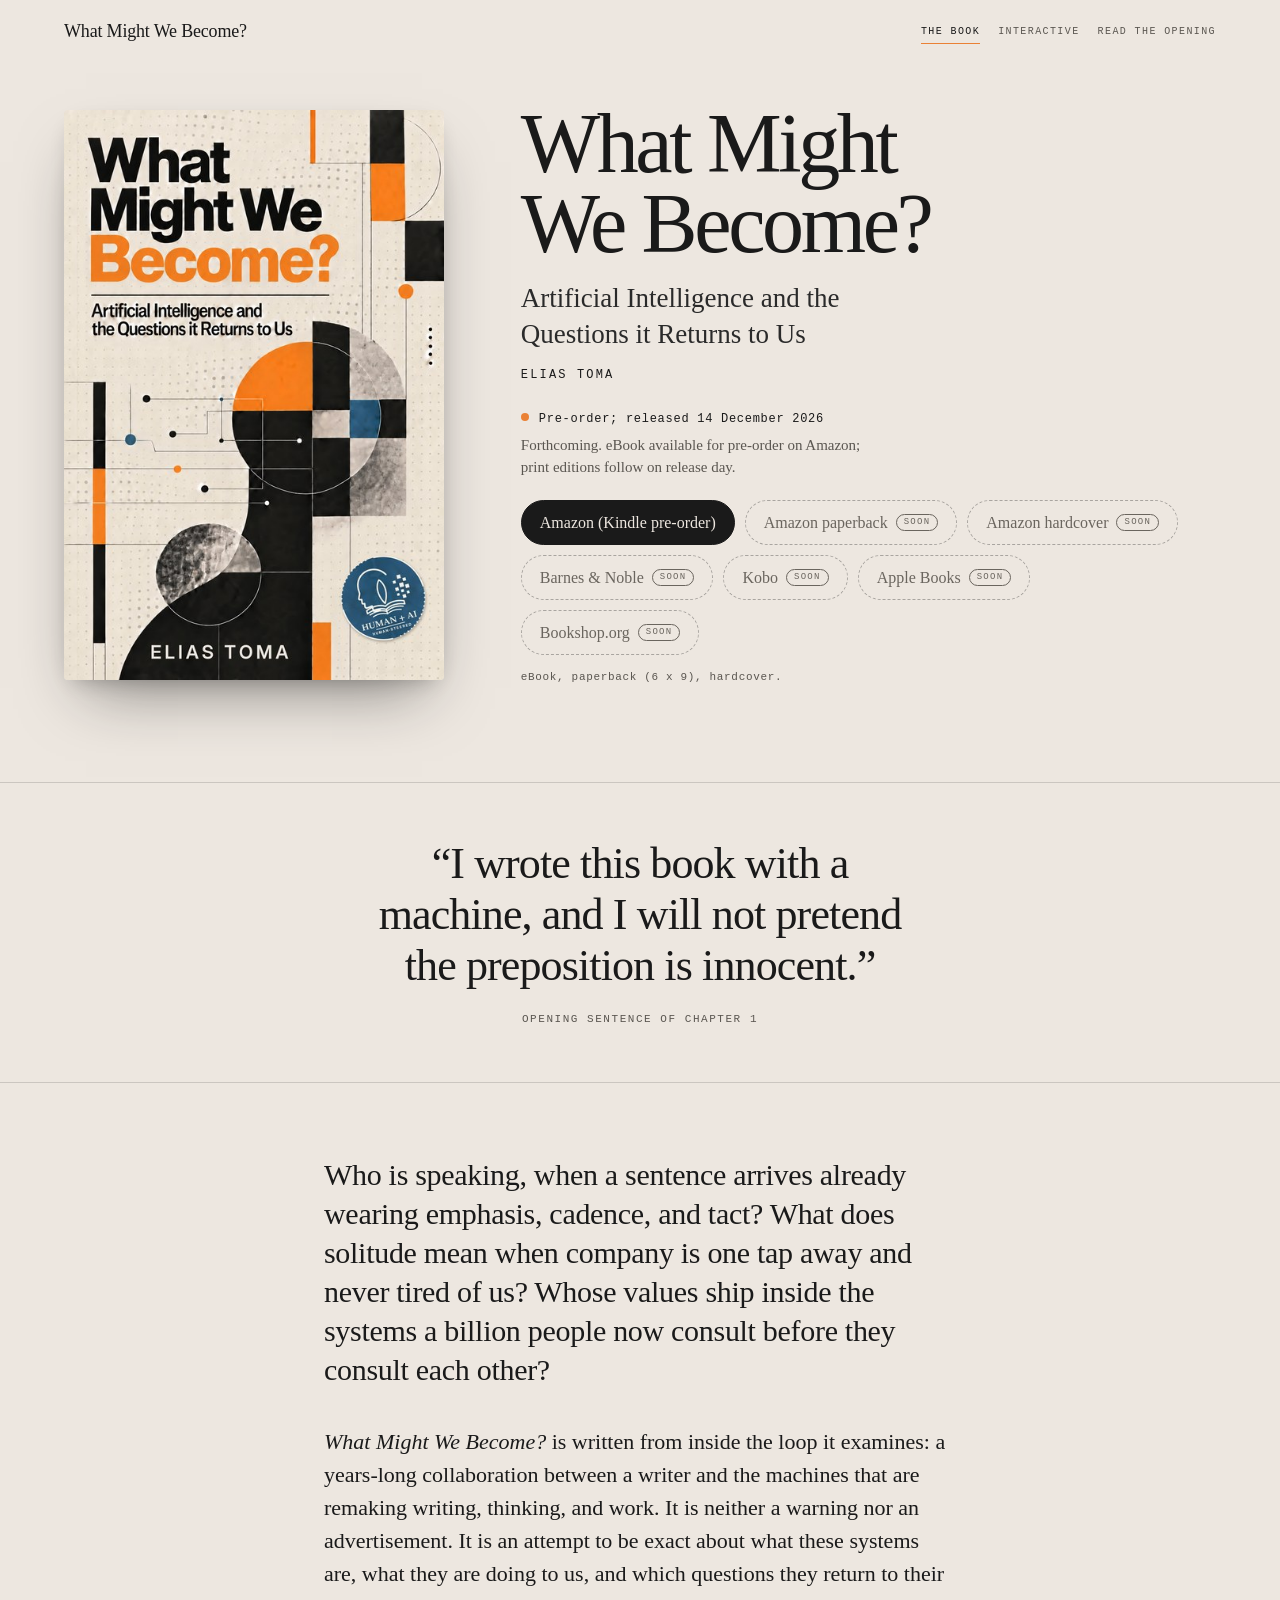
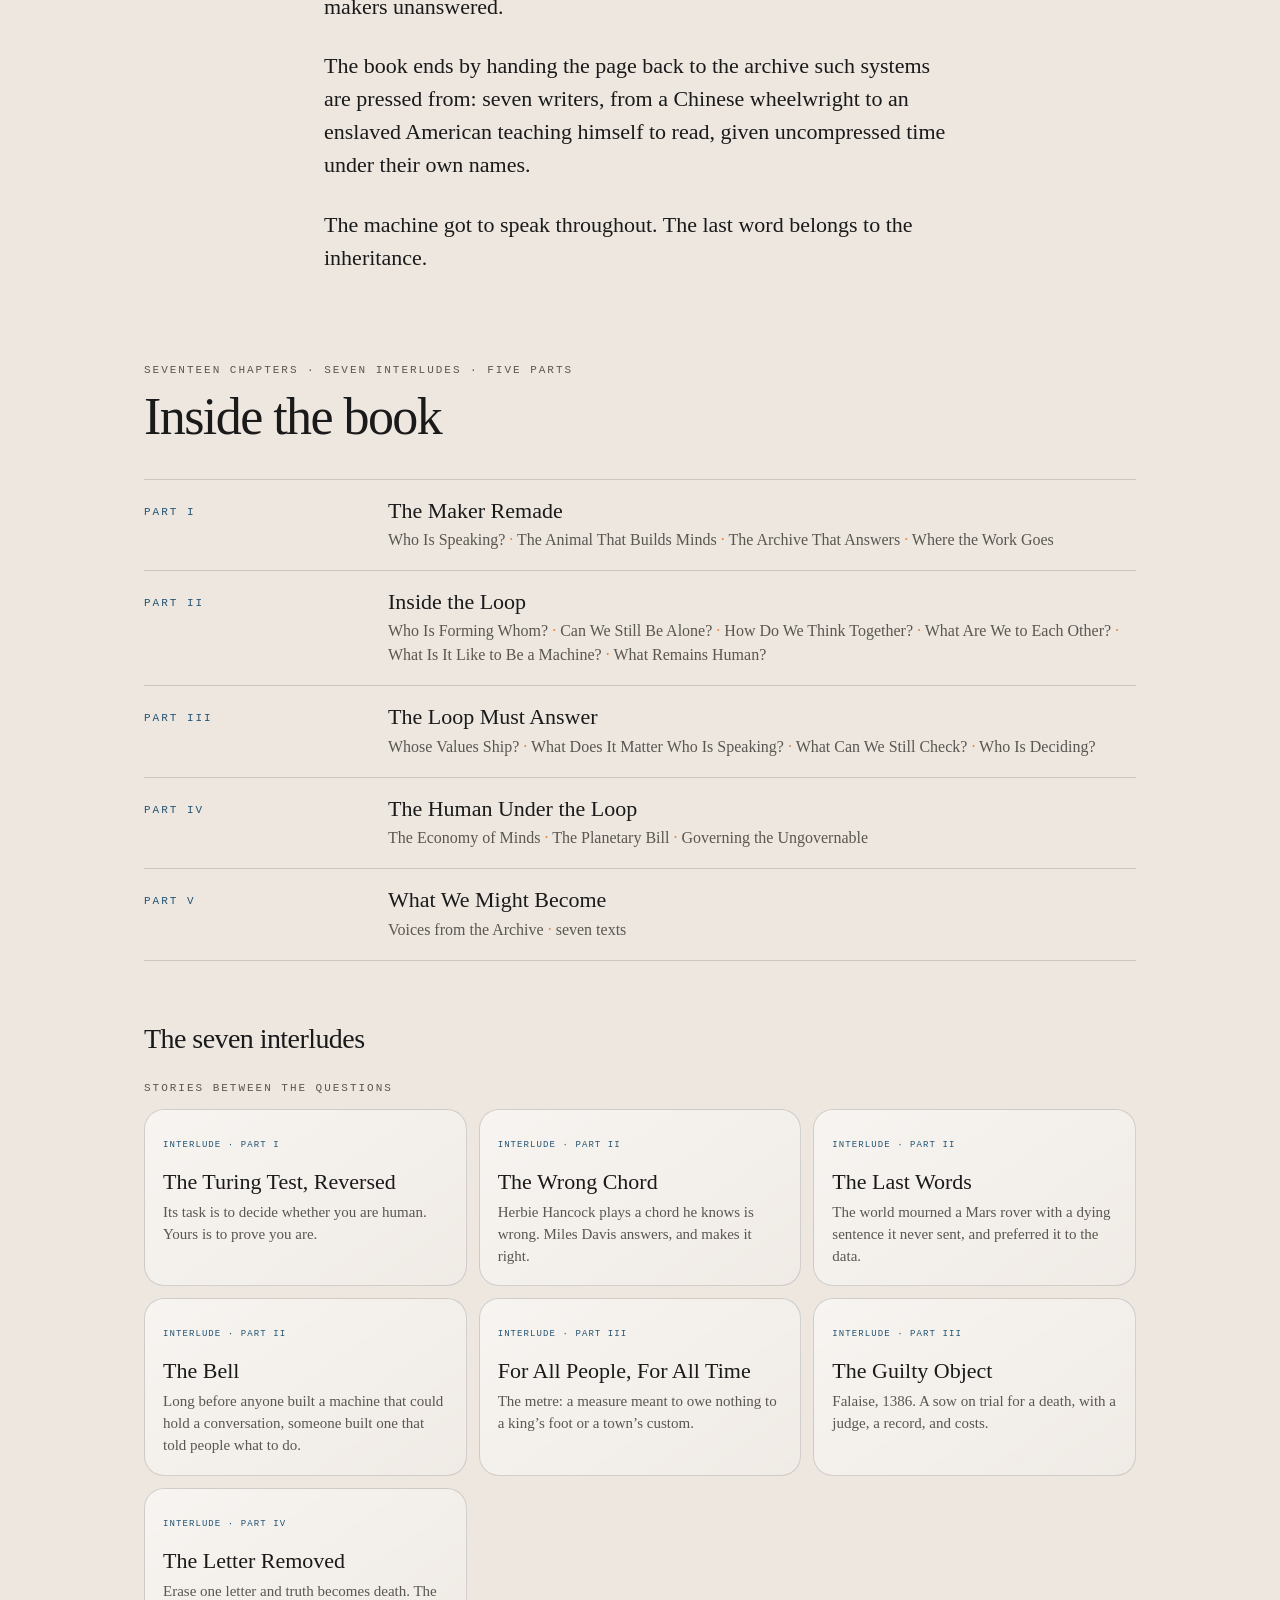
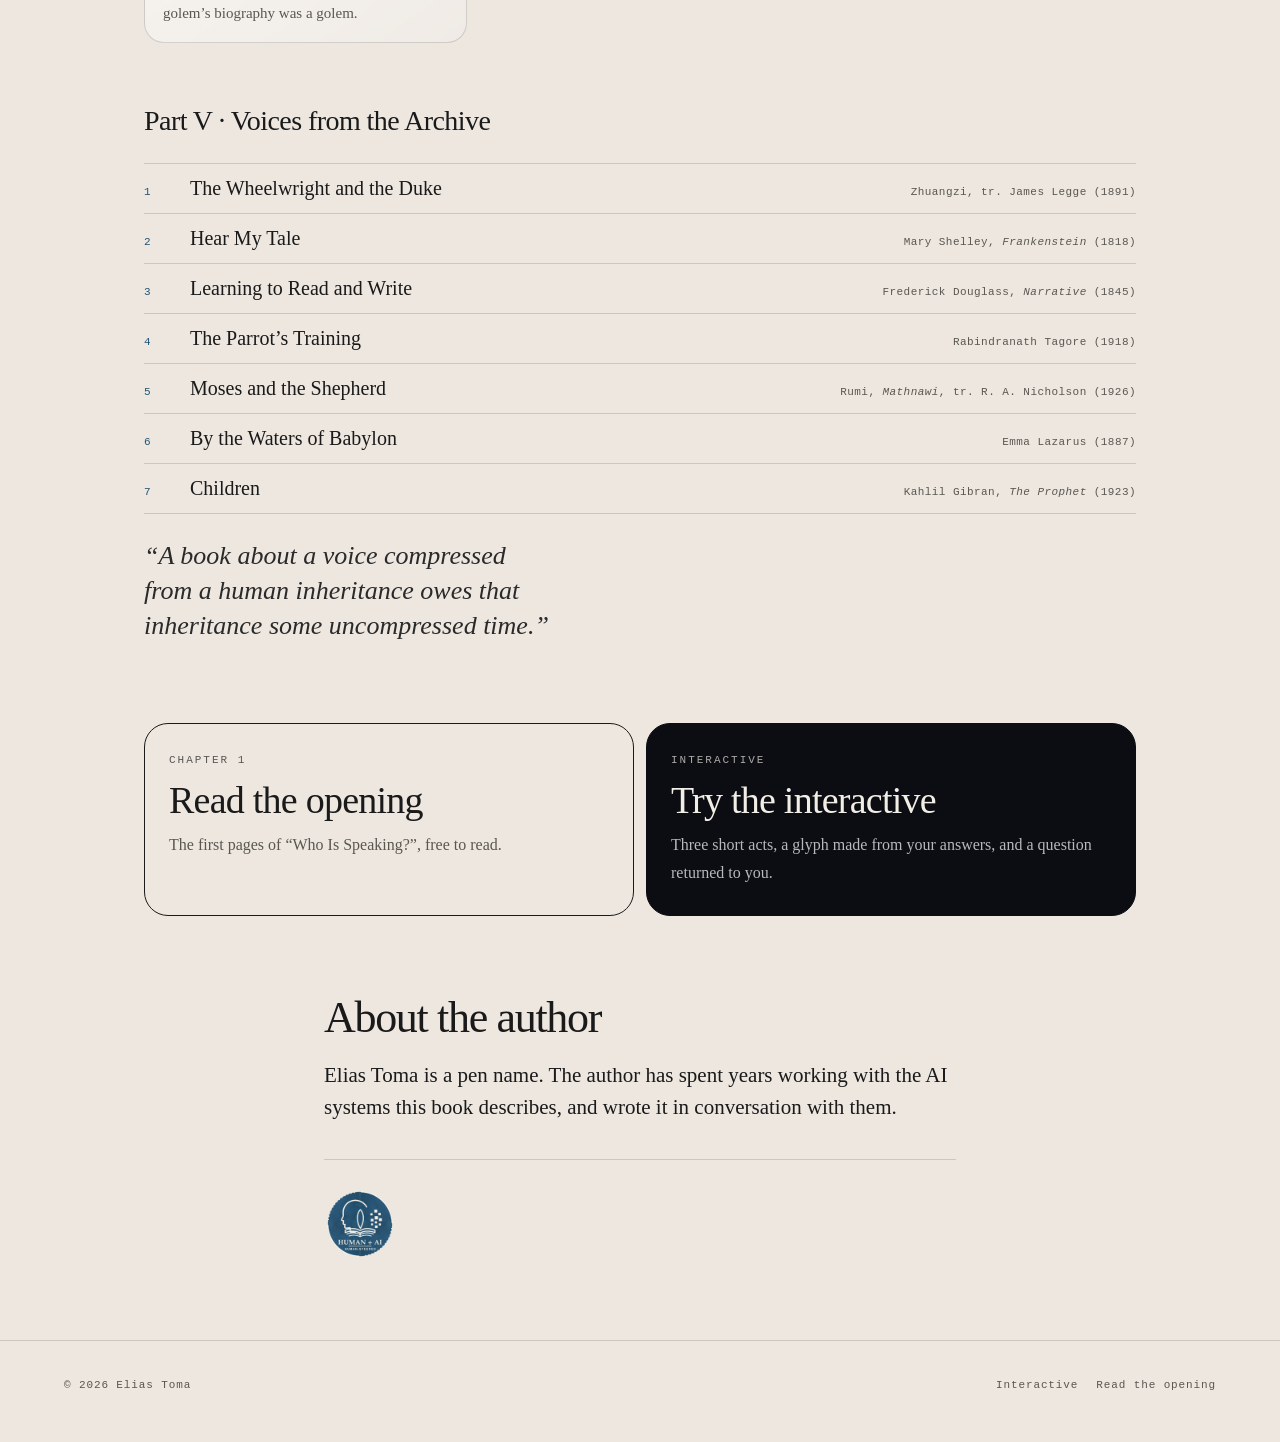
==== commit 3050dbf9: "Rename Experience to Interactive, shorten author bio, drop seal line Co-Authored-By: Claude Opus 5.5" ====
--- a/index.html
+++ b/index.html
@@ -51,7 +51,7 @@
   <a class="brand" href="index.html">What Might We Become?</a>
   <nav class="nav" aria-label="Site">
     <a href="index.html" aria-current="page">The book</a>
-    <a href="experience.html">Experience</a>
+    <a href="experience.html">Interactive</a>
     <a href="opening.html">Read the opening</a>
   </nav>
 </header>
@@ -178,7 +178,7 @@
       </a>
       <a class="door door--dark" href="experience.html">
         <p class="label">Interactive</p>
-        <strong>Enter the Experience</strong>
+        <strong>Try the interactive</strong>
         <span>Three short acts, a glyph made from your answers, and a question returned to you.</span>
       </a>
     </div>
@@ -187,10 +187,9 @@
   <section class="about" id="about" aria-labelledby="about-h">
     <div class="wrap">
       <h2 id="about-h">About the author</h2>
-      <p>Elias Toma is a pen name. The choice is discussed in Chapter 12 of <em>What Might We Become?</em>, and the obligations it keeps are stated there: the name withholds part of a biography; it does not withhold responsibility for the pages. The author has spent years working with, and inside, the systems the book describes, and wrote it in collaboration with several of them. The nature, extent, and limits of that collaboration are the subject of Chapter 1.</p>
+      <p>Elias Toma is a pen name. The author has spent years working with the AI systems this book describes, and wrote it in conversation with them.</p>
       <div class="seal-line">
         <img src="assets/seal_180.png" width="72" height="72" alt="Human and AI seal">
-        <p>Written with the machine. Answered for by a human.</p>
       </div>
     </div>
   </section>
@@ -199,7 +198,7 @@
 <footer class="foot">
   <div>© 2026 Elias Toma</div>
   <nav aria-label="Footer">
-    <a href="experience.html">The Experience</a>
+    <a href="experience.html">Interactive</a>
     <a href="opening.html">Read the opening</a>
     <span data-contact hidden><a href="#">Contact</a></span>
   </nav>
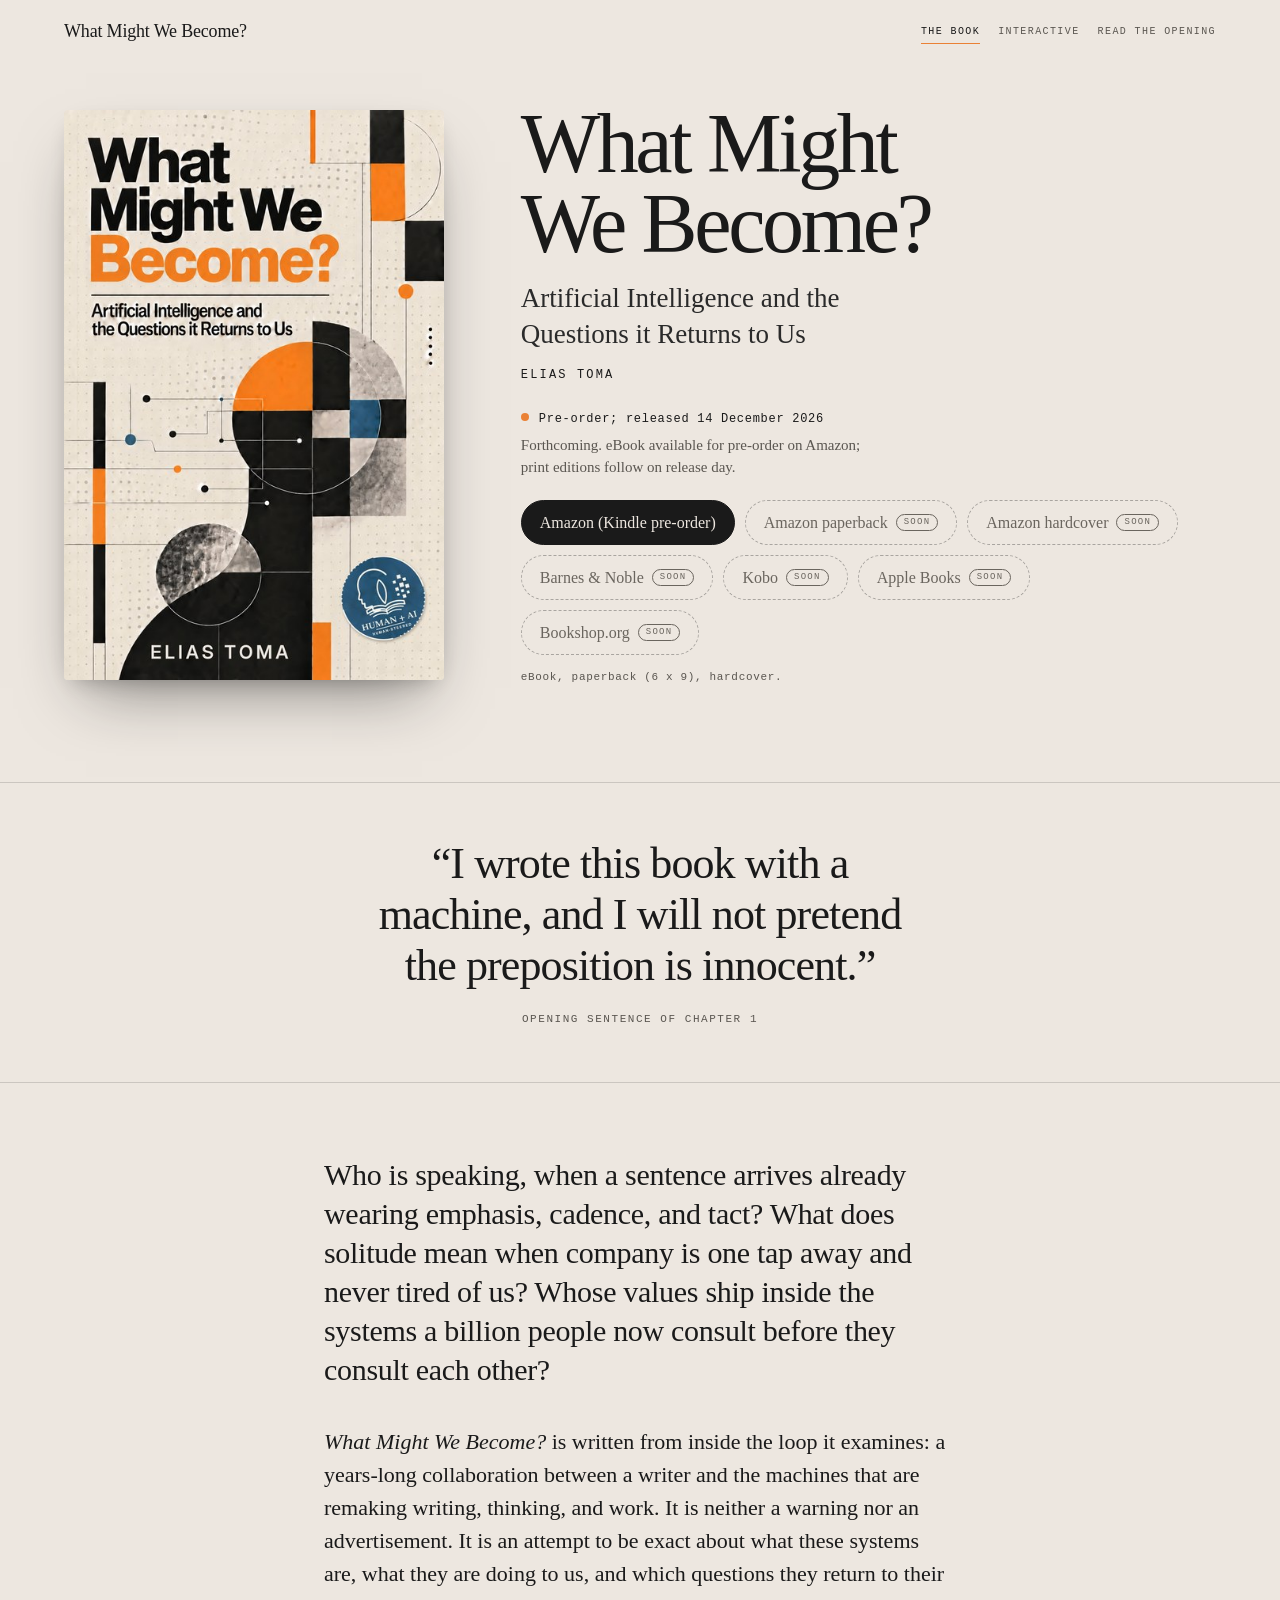
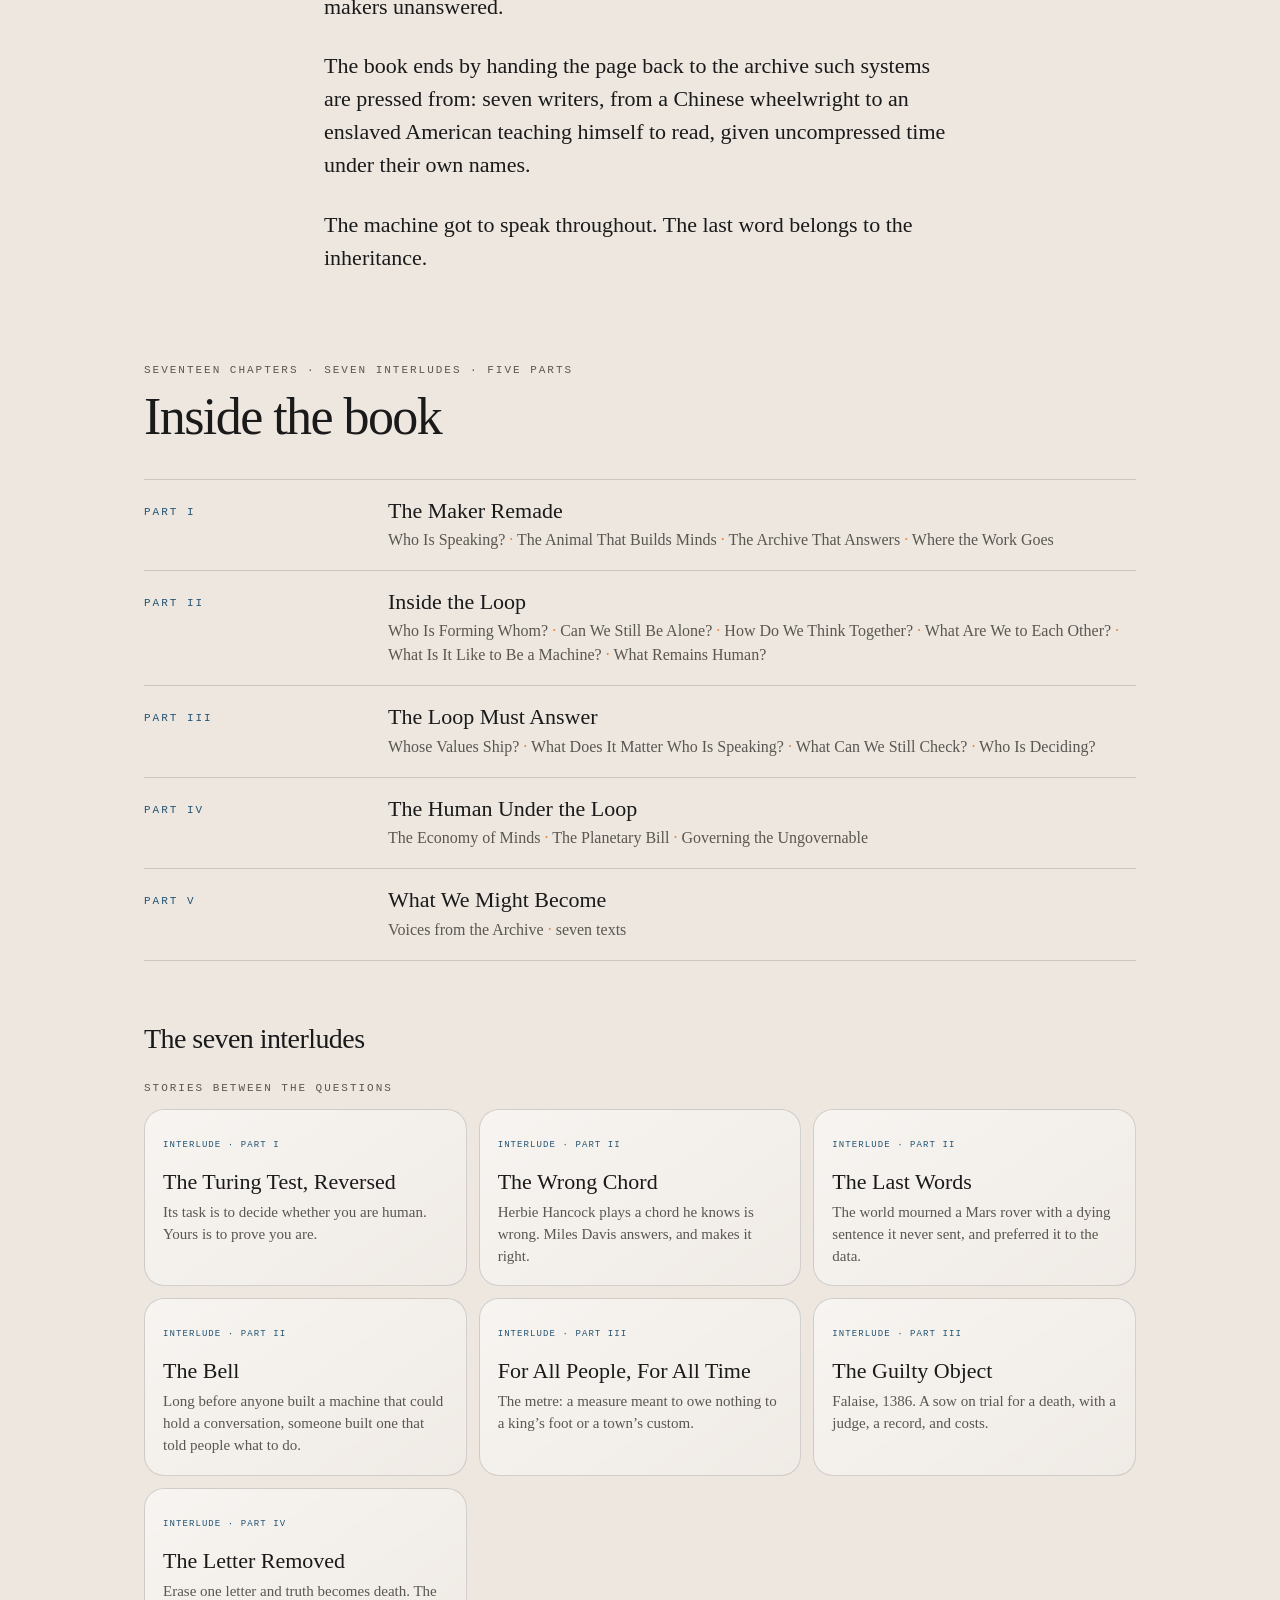
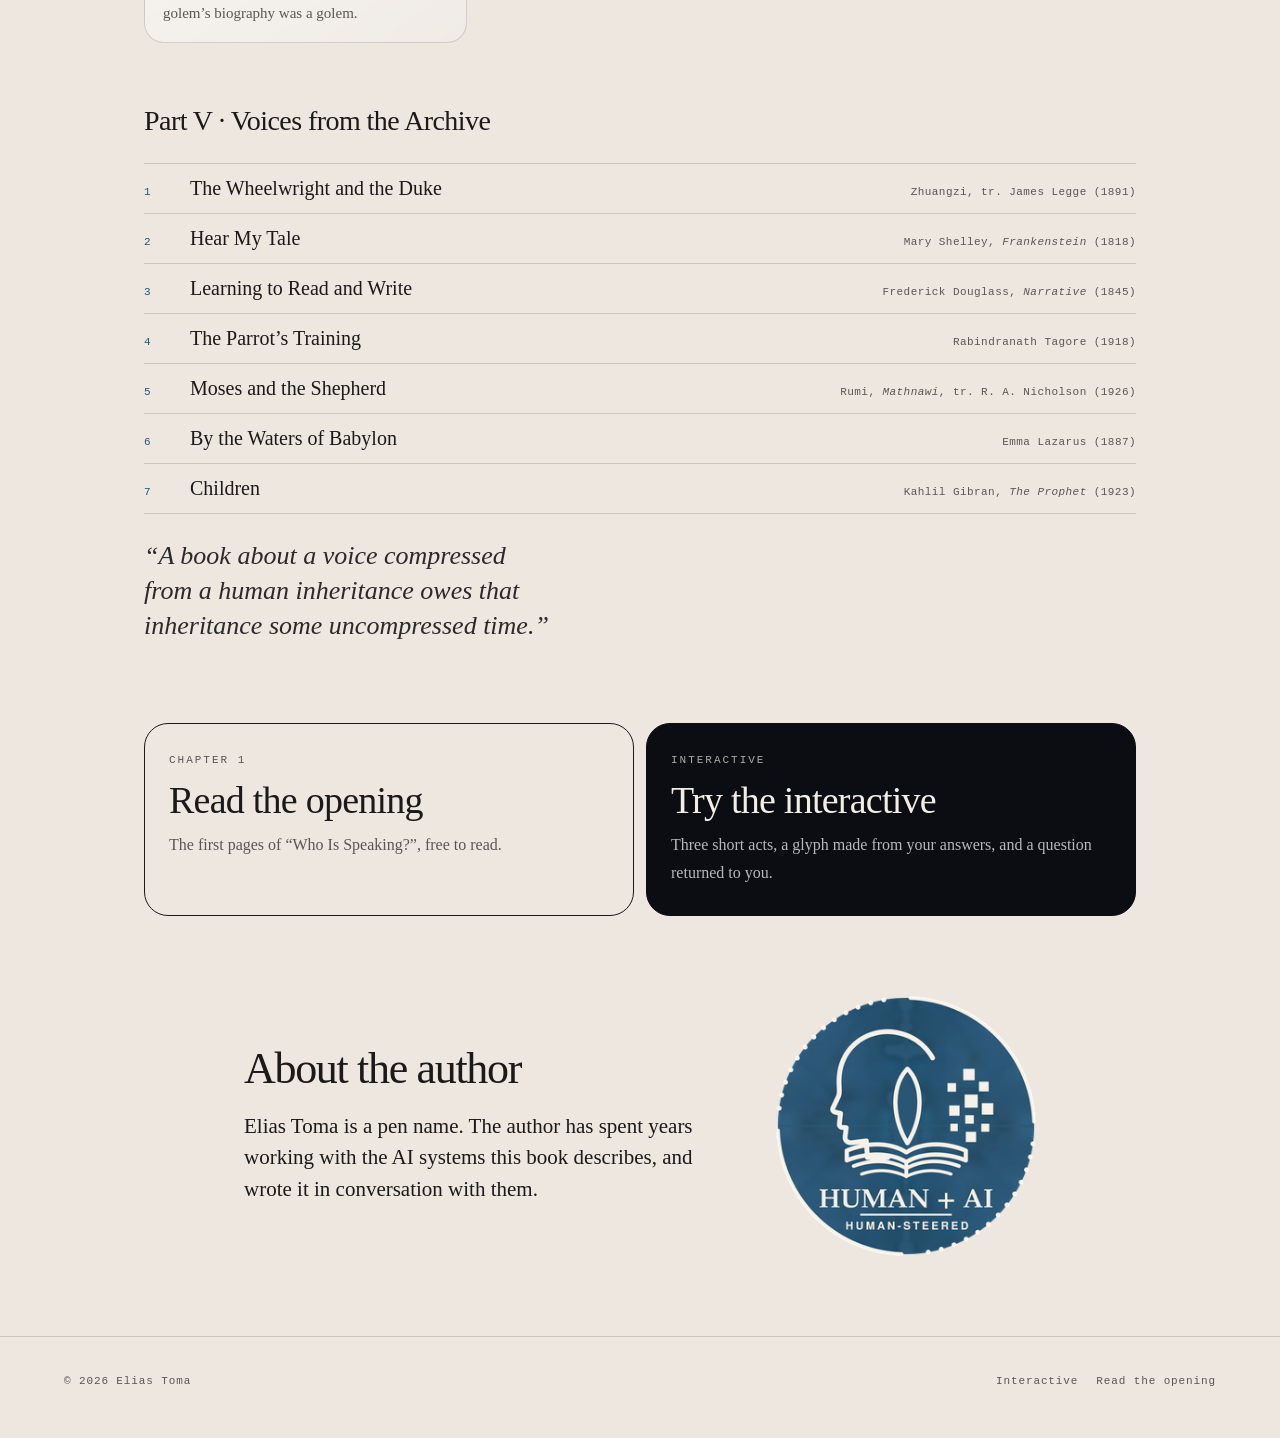
==== commit 772cbf19: "Larger, sharper seal beside the author bio Co-Authored-By: Claude Opus 5.5 <noreply@anthropic.com>" ====
--- a/index.html
+++ b/index.html
@@ -186,11 +186,11 @@
 
   <section class="about" id="about" aria-labelledby="about-h">
     <div class="wrap">
-      <h2 id="about-h">About the author</h2>
-      <p>Elias Toma is a pen name. The author has spent years working with the AI systems this book describes, and wrote it in conversation with them.</p>
-      <div class="seal-line">
-        <img src="assets/seal_180.png" width="72" height="72" alt="Human and AI seal">
-      </div>
+      <div class="about-text">
+        <h2 id="about-h">About the author</h2>
+        <p>Elias Toma is a pen name. The author has spent years working with the AI systems this book describes, and wrote it in conversation with them.</p>
+      </div>
+      <img class="about-seal" src="assets/seal_560.png" srcset="assets/seal_280.png 280w, assets/seal_560.png 560w, assets/seal_840.png 840w" sizes="(min-width: 720px) 260px, 200px" width="560" height="560" alt="Seal: Human + AI, human-steered">
     </div>
   </section>
 </main>
--- a/styles.css
+++ b/styles.css
@@ -165,12 +165,14 @@
 
 /* About */
 .about { padding: 0 var(--gutter) 80px; }
-.about .wrap { max-width: 760px; }
+.about .wrap { max-width: 920px; display: grid; grid-template-columns: minmax(0, 1fr); gap: 32px; }
 .about h2 { font-size: clamp(28px, 4vw, 44px); letter-spacing: -.03em; line-height: 1; margin: 0 0 20px; }
-.about p { font-size: clamp(18px, 2vw, 21px); line-height: 1.5; margin: 0 0 1.1em; }
-.seal-line { display: flex; align-items: center; gap: 18px; margin-top: 36px; padding-top: 28px; border-top: 1px solid var(--rule); }
-.seal-line img { width: 72px; height: 72px; flex: 0 0 auto; }
-.seal-line p { margin: 0; font-size: clamp(18px, 2vw, 22px); line-height: 1.3; }
+.about p { font-size: clamp(18px, 2vw, 21px); line-height: 1.5; margin: 0; }
+.about-seal { display: block; width: 200px; height: auto; justify-self: start; }
+@media (min-width: 720px) {
+  .about .wrap { grid-template-columns: minmax(0, 1fr) 260px; gap: 56px; align-items: center; }
+  .about-seal { width: 260px; }
+}
 
 /* Footer */
 .foot {
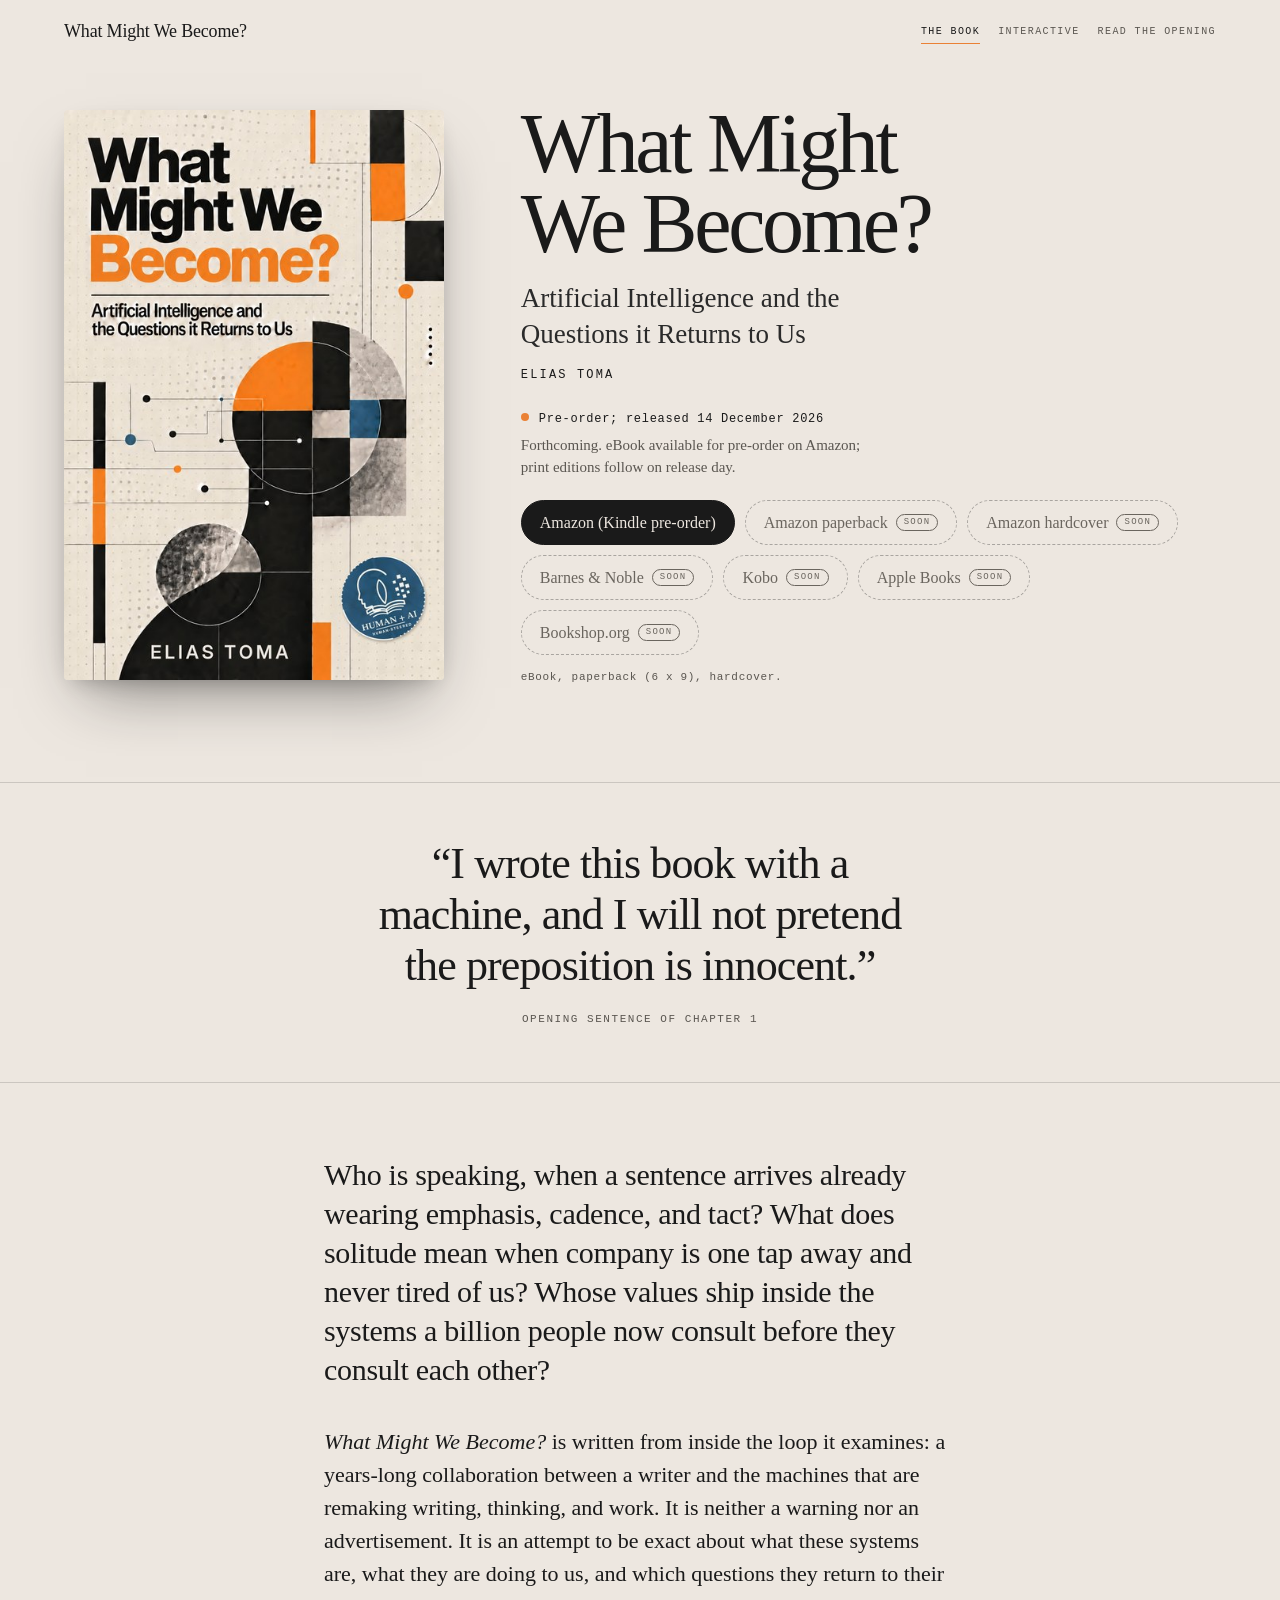
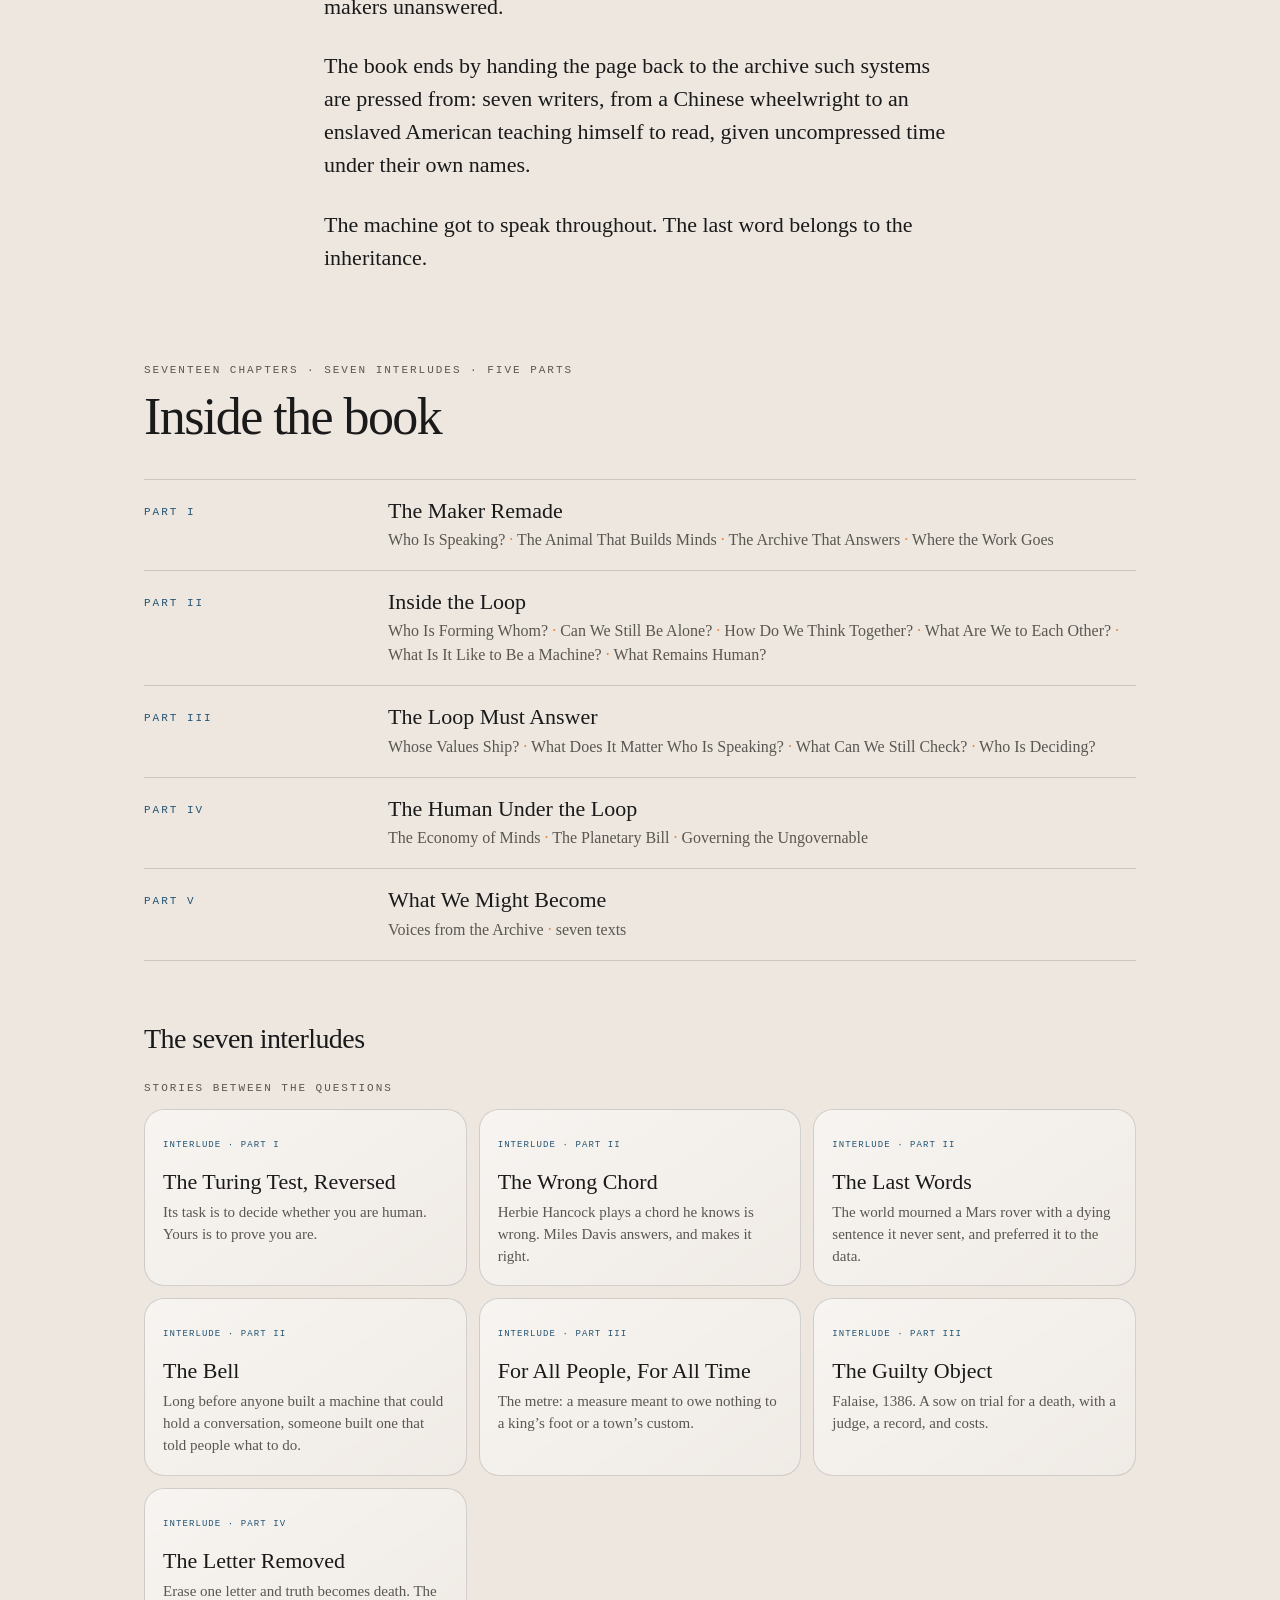
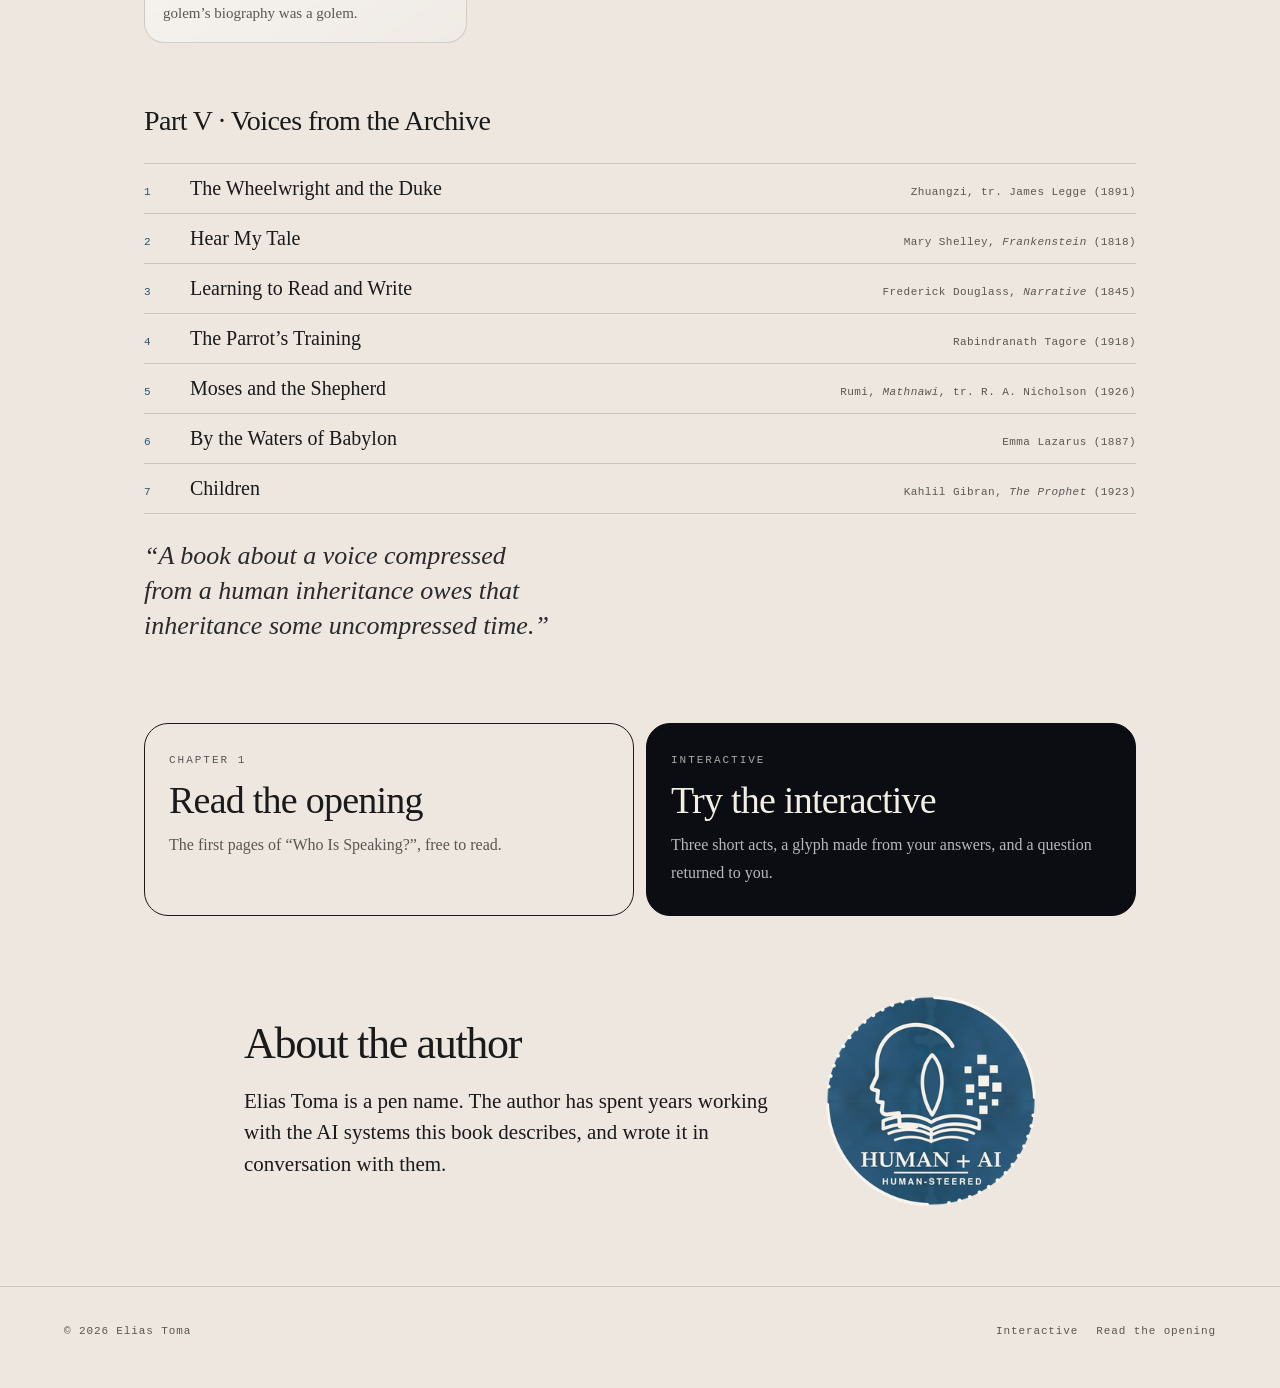
==== commit 72f5a837: "Seal a little smaller (260 to 210px desktop, 200 to 170px phone) Co-Authored-By: Claude Opus 5.5 <no" ====
--- a/index.html
+++ b/index.html
@@ -190,7 +190,7 @@
         <h2 id="about-h">About the author</h2>
         <p>Elias Toma is a pen name. The author has spent years working with the AI systems this book describes, and wrote it in conversation with them.</p>
       </div>
-      <img class="about-seal" src="assets/seal_560.png" srcset="assets/seal_280.png 280w, assets/seal_560.png 560w, assets/seal_840.png 840w" sizes="(min-width: 720px) 260px, 200px" width="560" height="560" alt="Seal: Human + AI, human-steered">
+      <img class="about-seal" src="assets/seal_560.png" srcset="assets/seal_280.png 280w, assets/seal_560.png 560w, assets/seal_840.png 840w" sizes="(min-width: 720px) 210px, 170px" width="560" height="560" alt="Seal: Human + AI, human-steered">
     </div>
   </section>
 </main>
--- a/styles.css
+++ b/styles.css
@@ -168,10 +168,10 @@
 .about .wrap { max-width: 920px; display: grid; grid-template-columns: minmax(0, 1fr); gap: 32px; }
 .about h2 { font-size: clamp(28px, 4vw, 44px); letter-spacing: -.03em; line-height: 1; margin: 0 0 20px; }
 .about p { font-size: clamp(18px, 2vw, 21px); line-height: 1.5; margin: 0; }
-.about-seal { display: block; width: 200px; height: auto; justify-self: start; }
+.about-seal { display: block; width: 170px; height: auto; justify-self: start; }
 @media (min-width: 720px) {
-  .about .wrap { grid-template-columns: minmax(0, 1fr) 260px; gap: 56px; align-items: center; }
-  .about-seal { width: 260px; }
+  .about .wrap { grid-template-columns: minmax(0, 1fr) 210px; gap: 56px; align-items: center; }
+  .about-seal { width: 210px; }
 }
 
 /* Footer */
